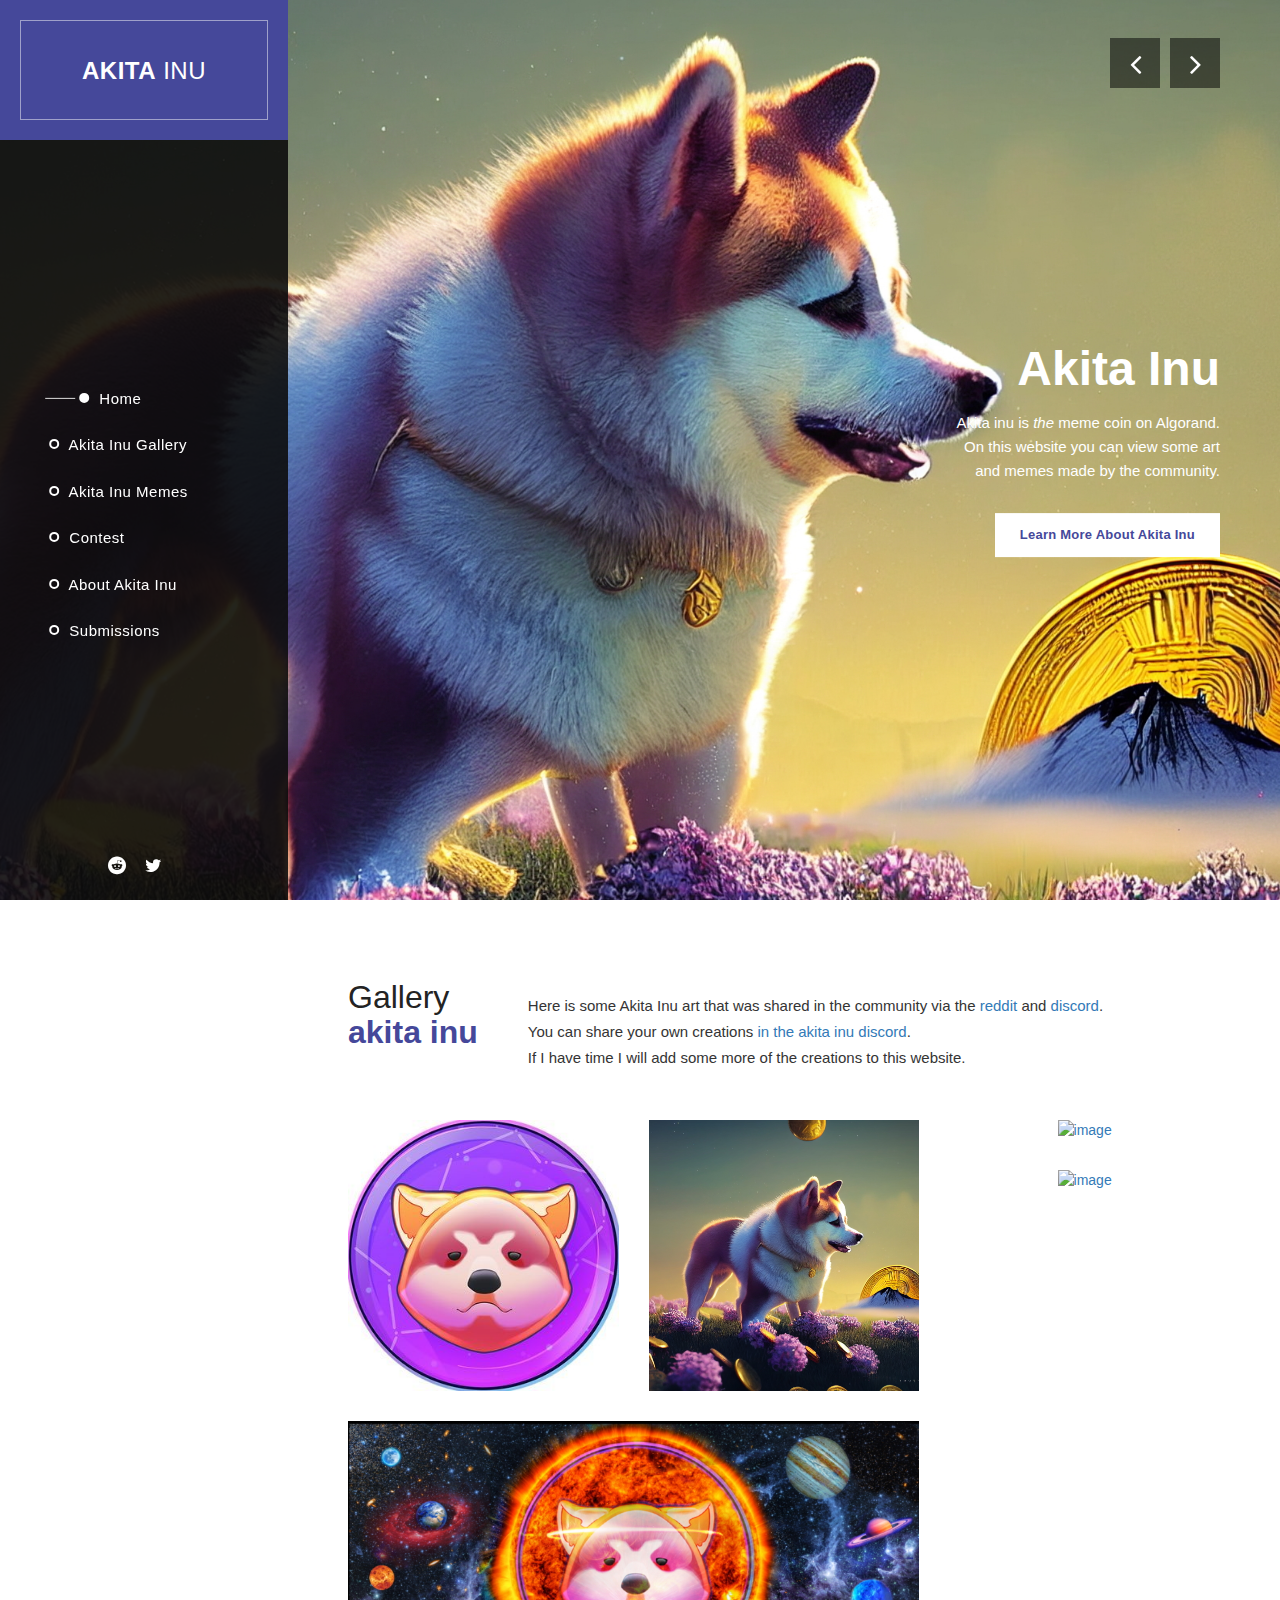
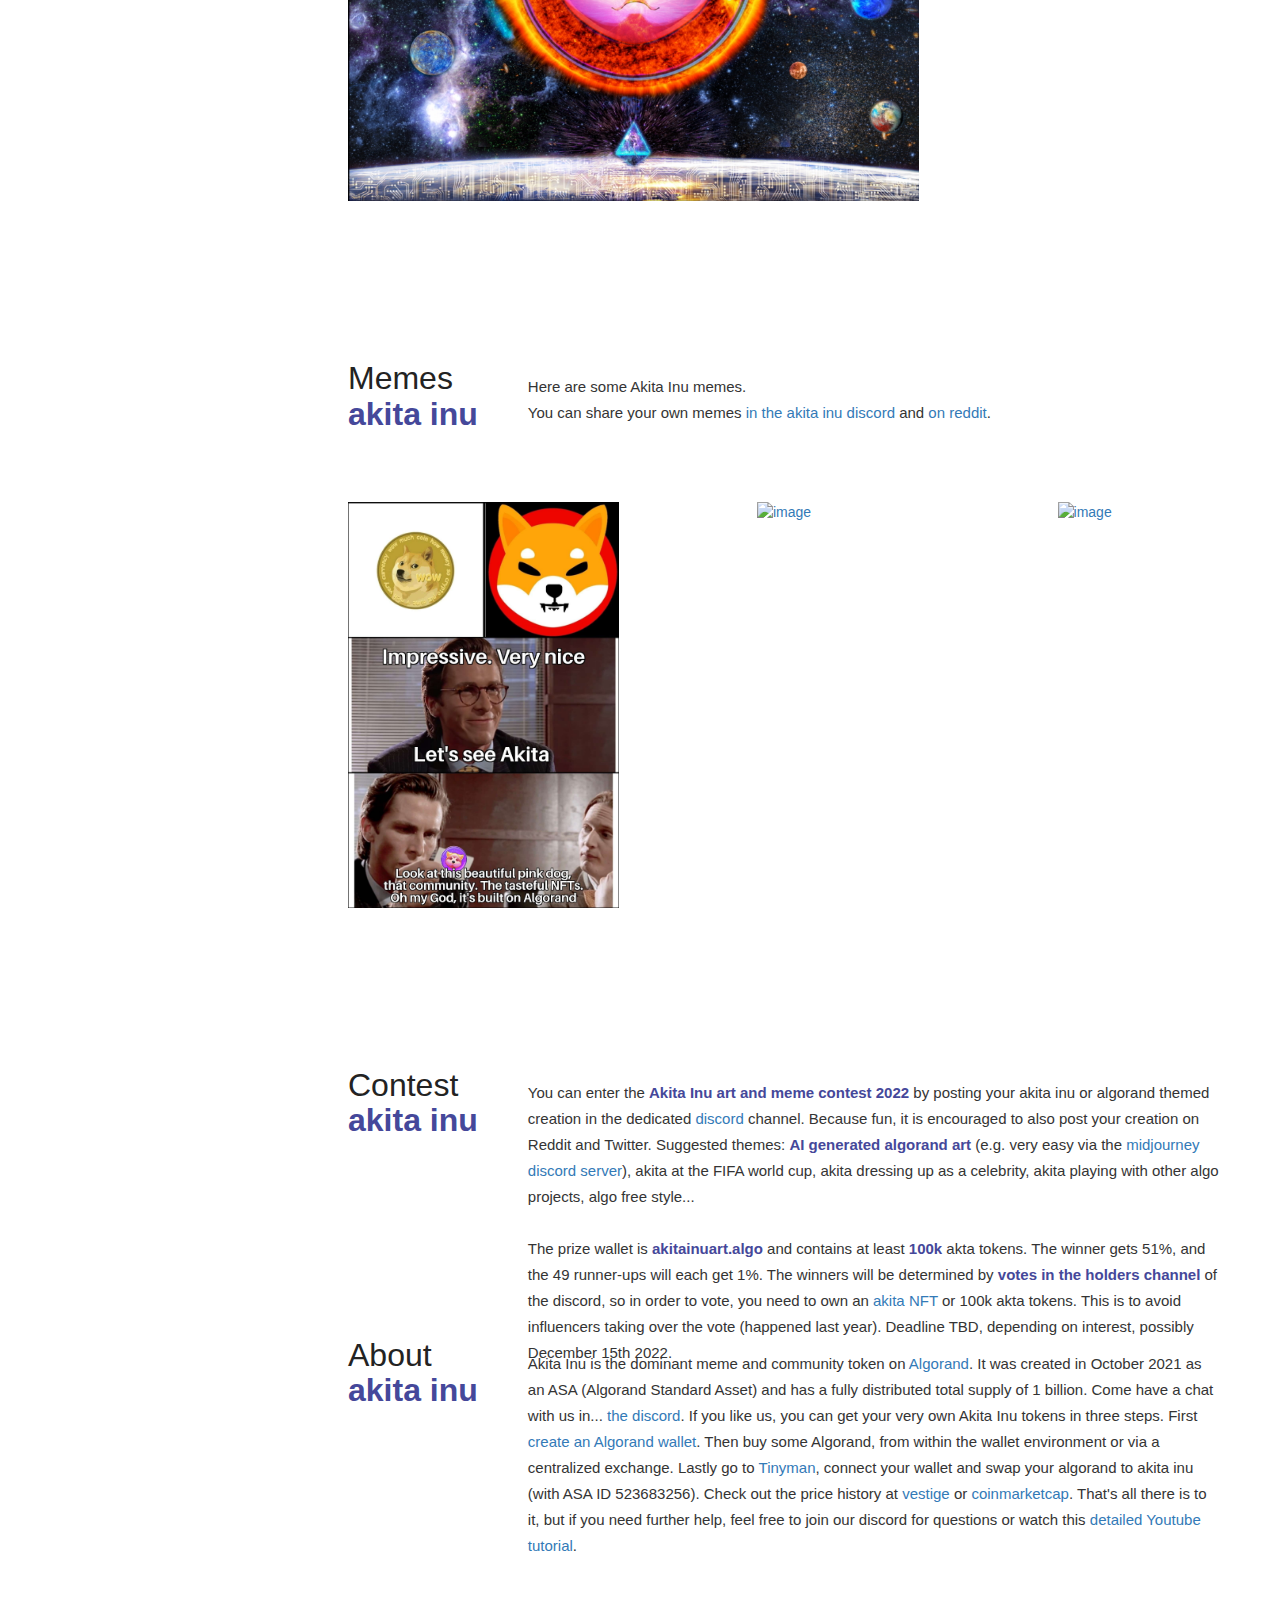
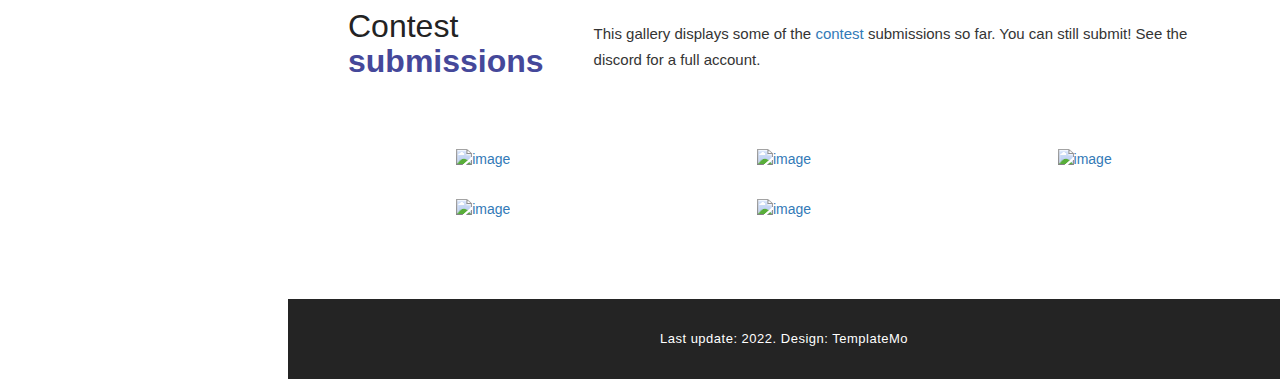
==== index.html @ e27e93e0 "typo + names" ====
<!DOCTYPE html>
<html>
    <head>
        <meta charset="utf-8">
        <meta http-equiv="X-UA-Compatible" content="IE=edge,chrome=1">
        <title>Akita Inu Art and Memes</title>
        
<!-- 

Sentra Template

https://templatemo.com/tm-518-sentra

-->
        <meta name="description" content="">
        <meta name="viewport" content="width=device-width, initial-scale=1">
        <link rel="apple-touch-icon" href="apple-touch-icon.png">

        <link rel="stylesheet" href="css/bootstrap.min.css">
        <link rel="stylesheet" href="css/bootstrap-theme.min.css">
        <link rel="stylesheet" href="css/fontAwesome.css">
        <link rel="stylesheet" href="css/light-box.css">
        <link rel="stylesheet" href="css/owl-carousel.css">
        <link rel="stylesheet" href="css/templatemo-style.css">




        <script src="js/vendor/modernizr-2.8.3-respond-1.4.2.min.js"></script>
    </head>

<body>



        <header class="nav-down responsive-nav hidden-lg hidden-md">
            <button type="button" id="nav-toggle" class="navbar-toggle" data-toggle="collapse" data-target="#main-nav">
                <span class="sr-only">Toggle navigation</span>
                <span class="icon-bar"></span>
                <span class="icon-bar"></span>
                <span class="icon-bar"></span>
            </button>
            <!--/.navbar-header-->
            <div id="main-nav" class="collapse navbar-collapse">
                <nav>
                    <ul class="nav navbar-nav">
                        <li><a href="#top">Home</a></li>
                        <li><a href="#projects">Gallery</a></li>
                        <li><a href="#projects2">Memes</a></li>
                        <li><a href="#projects3">Contest</a></li>
                        <li><a href="#projects4">About</a></li>
                        <li><a href="#projects5">Submissions</a></li>
                    </ul>
                </nav>
            </div>
        </header>

        <div class="sidebar-navigation hidde-sm hidden-xs">
            <div class="logo">
                <a href="#">Akita<em> Inu</em></a>
            </div>
            <nav>
                <ul>
                    <li>
                        <a href="#top">
                            <span class="rect"></span>
                            <span class="circle"></span>
                            Home
                        </a>
                    </li>
  
                    <li>
                        <a href="#projects">
                            <span class="rect"></span>
                            <span class="circle"></span>
                            Akita Inu Gallery
                        </a>
                    </li>

  		    <li>
                        <a href="#projects2">
                            <span class="rect"></span>
                            <span class="circle"></span>
                            Akita Inu Memes
                        </a>
                    </li>

  		    <li>
                        <a href="#projects3">
                            <span class="rect"></span>
                            <span class="circle"></span>
                            Contest
                        </a>
                    </li>

  		    <li>
                        <a href="#projects4">
                            <span class="rect"></span>
                            <span class="circle"></span>
                            About Akita Inu
                        </a>
                    </li>

  		    <li>
                        <a href="#projects5">
                            <span class="rect"></span>
                            <span class="circle"></span>
                            Submissions
                        </a>
                    </li>
                </ul>
            </nav>
            <ul class="social-icons">
                <li><a href="https://www.reddit.com/r/AkitaInuASA/"><i class="fa fa-reddit"></i></a></li>
                <li><a href="https://twitter.com/akitainuasa?s=21&t=ApKAHyUIL-ux7cYm403pgg"><i class="fa fa-twitter"></i></a></li>
                <li><a href="https://discord.gg/kJB3NX4qqj"><i class="fa fa-discord"></i></a></li>
            </ul>
        </div>

        <div class="slider">
            <div class="Modern-Slider content-section" id="top">
                <!-- Item -->
                <div class="item item-1">
                    <div class="img-fill">
                    <div class="image"></div>
                    <div class="info">
                        <div>
                          <h1>Akita Inu</h1>
                          <p>Akita inu is <em>the</em> meme coin on Algorand.<br>
                          	On this website you can view some art <br> 
				and memes made by the community. <br>
			</p>
                          <div class="white-button button">
                              <a href="#projects5">Learn more about akita inu</a>
                          </div>
                        </div>
                        </div>
                    </div>
                </div>
                <!-- // Item -->
                <!-- Item -->
                <div class="item item-2">
                    <div class="img-fill">
                        <div class="image"></div>
                        <div class="info">
                        <div>
                          <h1>Algorand <br> is a cool <br> blockchain</h1>
                          <p> It is superfast and energy efficient.
			</p>
                          
                          <div class="white-button button">
                              <a href="https://www.algorand.foundation/">Learn more about algorand</a>
                          </div>
                        </div>
                        </div>
                    </div>
                </div>
                <!-- // Item -->
                <!-- Item -->
                <div class="item item-3">
                    <div class="img-fill">
                        <div class="image"></div>
                        <div class="info">
                        <div>
                          <h1>Disclaimer </h1>
                          <p>Please note that this website is made <br> by an amateur fan and holder,<br> based on a free template. <br>
				In no way should this be construed <br> as an official website.</p>
         
                        </div>
                        </div>
                    </div>
                </div>
                <!-- // Item -->
            </div>
        </div>






        <div class="page-content">
           <section id="projects" class="content-section">
                <div class="section-heading">
                    <h1>Gallery <br><em> akita inu </em></h1>
                    <p> Here is some Akita Inu art that was shared in the community via the <a href="https://www.reddit.com/r/AkitaInuASA/">reddit</a> and <a href="https://discord.gg/kJB3NX4qqj">discord</a>. <br>
			You can share your own creations <a href="https://discord.gg/kJB3NX4qqj">in the akita inu discord</a>. <br>
			If I have time I will add some more of the creations to this website.
		</p>
                </div>
                <div class="section-content">
                    <div class="masonry">
                        <div class="row">
                            <div class="item">
                                <div class="col-md-4">
                                    <a href="img/gal1.jpg" data-lightbox="image", title="The OG logo"><img src="img/gal1.jpg" alt="image 1", title="The OG logo"></a>
                                </div>
                            </div>
                            <div class="item">
                                <div class="col-md-4">
                                    <a href="img/gal2.jpg" data-lightbox="image", title="By @charleshoskinson.algo"><img src="img/gal2.jpg" alt="image 2", title="By @charleshoskinson.algo"></a>
                                </div>
                            </div>
                            <div class="item">
                                <div class="col-md-4">
                                    <a href="https://pbs.twimg.com/media/FSiKKJJXEAAIZVE.jpg" data-lightbox="image", title="Communicated by @Mrbluesky"><img src="https://pbs.twimg.com/media/FSiKKJJXEAAIZVE.jpg" alt="image", title="Communicated by @Mrbluesky"></a>
                                </div>
                            </div>
                            <div class="item">
                                <div class="col-md-4">
                                    <a href="https://dart.ams3.cdn.digitaloceanspaces.com/nfts/62b8371041a6a721daec4065/62c4385441a6a721daf5c5f4.png" data-lightbox="image", title="By @cruciferous.algo"><img src="https://dart.ams3.cdn.digitaloceanspaces.com/nfts/62b8371041a6a721daec4065/62c4385441a6a721daf5c5f4.png" alt="image", title="By @cruciferous.algo"></a>
                                </div>
                            </div>
                            <div class="item">
                                <div class="col-md-8">
                                    <a href="https://cdn.discordapp.com/attachments/904883898943668348/915091640262197288/Akitaverse.jpg" data-lightbox="image", title="By @JamesC"><img src="img/gal5.jpg" alt="image", title="By @JamesC"></a>
                                </div>
                            </div>

                        </div>
                    </div>
                </div>            
            </section>


	   <section id="projects2" class="content-section">
                <div class="section-heading">
                    <h1>Memes <br><em> akita inu </em></h1>
                    <p> Here are some Akita Inu memes.		<br>
			You can share your own memes <a href="https://discord.gg/kJB3NX4qqj">in the akita inu discord</a> and <a href="https://www.reddit.com/r/AkitaInuASA/"> on reddit</a>. <br>
		</p>
                </div>
                <div class="section-content">
                    <div class="masonry">
                        <div class="row">

                            <div class="item">
                                <div class="col-md-4">
                                    <a href="img/meme1.jpg" data-lightbox="image"><img src="img/meme1.jpg" alt="image"></a>
                                </div>
                            </div>
                            <div class="item">
                                <div class="col-md-4">
                                    <a href="https://cdn.discordapp.com/attachments/905265667790475304/969035541901361152/5ss3u7.jpg" data-lightbox="image"><img src="https://cdn.discordapp.com/attachments/905265667790475304/969035541901361152/5ss3u7.jpg" alt="image"></a>
                                </div>
                            </div>

                            <div class="item">
                                <div class="col-md-4">
                                    <a href="https://cdn.discordapp.com/attachments/905265667790475304/1030090905677471784/IMG_4417.jpg" data-lightbox="image"><img src="https://cdn.discordapp.com/attachments/905265667790475304/1030090905677471784/IMG_4417.jpg" alt="image"></a>
                                </div>
                            </div>

                        </div>
                    </div>
                </div>            
            </section>

	   <section id="projects3" class="content-section">
                <div class="section-heading">
                    <h1>Contest <br><em> akita inu </em></h1>
                    <p> You can enter the <em> Akita Inu art and meme contest 2022 </em> by posting your akita inu or algorand themed creation in the dedicated <a href="https://discord.gg/kJB3NX4qqj">discord</a> channel.
			Because fun, it is encouraged to also post your creation on Reddit and Twitter.
			Suggested themes: <em>AI generated algorand art</em> (e.g. very easy via the <a href="https://discord.com/invite/midjourney"> midjourney discord server</a>), akita at the FIFA world cup, akita dressing up as a celebrity,
			akita playing with other algo projects, algo free style... 
			<br><br>
			The prize wallet is <a href="https://algoexplorer.io/address/UUKOFXBIDHHT36C2ULOD6F2EGQHF5ZPNJSDLWVOF73EFJT55BTE4EOG7IA"><em>akitainuart.algo</em></a> and contains at least <em>100k</em> akta tokens. The winner gets 51%, and the 49 runner-ups will each get 1%.
			The winners will be determined by <em>votes in the holders channel</em> of the discord, so in order to vote, you need to own an <a href="https://www.nftexplorer.app/collection/akita-kennel-club"> akita NFT</a> or 100k akta tokens.
			 This is to avoid influencers taking over the vote (happened last year). Deadline TBD, depending on interest, possibly December 15th 2022.
			<br><br>

			

			
		</p>
                </div>
     
            </section>



	   <section id="projects4" class="content-section">
                <div class="section-heading">
                    <h1>About <br><em> akita inu</em></h1>
                    <p> Akita Inu is the dominant meme and community token on <a href="https://www.algorand.foundation/">Algorand</a>.
			It was created in October 2021 as an ASA (Algorand Standard Asset) and has a fully distributed total supply of 1 billion. Come have a chat with us in... <a href="https://discord.gg/kJB3NX4qqj">the discord</a>.
			If you like us, you can get your very own Akita Inu tokens in three steps. First <a href="https://wallet.myalgo.com">  create an Algorand wallet</a>.
			Then buy some Algorand, from within the wallet environment or via a centralized exchange.
			Lastly go to <a href="https://app.tinyman.org/#/swap?asset_in=0&asset_out=523683256">Tinyman</a>, connect your wallet and swap your algorand to akita inu (with ASA ID 523683256).
			Check out the price history at <a href="https://vestige.fi/asset/523683256"> vestige </a> or <a href="https://coinmarketcap.com/currencies/akita-inu-akta/"> coinmarketcap</a>.
			That's all there is to it, but if you need further help, feel free to join our discord for questions or watch this <a href="https://www.youtube.com/watch?v=saVJVgUTO4g"> detailed Youtube tutorial</a>.
		</p>
                </div>         
            </section>

	   <section id="projects5" class="content-section">
                <div class="section-heading">
                    <h1>Contest <br><em> submissions </em></h1>
                    <p> This gallery displays some of the <a href="#projects3">contest</a> submissions so far. You can still submit! See the discord for a full account.	</p>
                </div>   
		 <div class="section-content">
                    <div class="masonry">
                        <div class="row">

                            <div class="item">
                                <div class="col-md-4">
                                    <a href="https://cdn.discordapp.com/attachments/1034140829943599184/1034144477130014883/DiamondDog.png" data-lightbox="image", title="By @Krby"><img src="https://cdn.discordapp.com/attachments/1034140829943599184/1034144477130014883/DiamondDog.png" alt="image", title="By @Krby"></a>
                                </div>
                            </div>
                            <div class="item">
                                <div class="col-md-4">
                                    <a href="https://cdn.discordapp.com/attachments/1034140829943599184/1034150252577566760/IMG_2833.png" data-lightbox="image", title="By @deathcruise 10"><img src="https://cdn.discordapp.com/attachments/1034140829943599184/1034150252577566760/IMG_2833.png" alt="image", title="By @deathcruise 10"></a>
                                </div>
                            </div>

                            <div class="item">
                                <div class="col-md-4">
                                    <a href="https://cdn.discordapp.com/attachments/1034140829943599184/1034211454871670804/Akita1.png" data-lightbox="image", title="By @SteveWil1"><img src="https://cdn.discordapp.com/attachments/1034140829943599184/1034211454871670804/Akita1.png" alt="image", title="By @SteveWil1"></a>
                                </div>
                            </div>

                            <div class="item">
                                <div class="col-md-4">
                                    <a href="https://cdn.discordapp.com/attachments/1034140829943599184/1034193946806583337/07590AC4-45C1-4091-B87F-3FD9536DDB52.jpg" data-lightbox="image", title="By @alexroy"><img src="https://cdn.discordapp.com/attachments/1034140829943599184/1034193946806583337/07590AC4-45C1-4091-B87F-3FD9536DDB52.jpg" alt="image", title="By @alexroy"></a>
                                </div>
                            </div>



                            <div class="item">
                                <div class="col-md-4">
                                    <a href="https://cdn.discordapp.com/attachments/1034140829943599184/1034157193022414949/Mematic_20211104_102845.jpg" data-lightbox="image", title="By @Mrbluesky"><img src="https://cdn.discordapp.com/attachments/1034140829943599184/1034157193022414949/Mematic_20211104_102845.jpg" alt="image", title="By @Mrbluesky"></a>
                                </div>
                            </div>
                        </div>
                    </div>
                </div> 

      
            </section>



            <section class="footer">
                <p>Last update: 2022. Design: TemplateMo</p>
            </section>
        </div>






    <script src="https://ajax.googleapis.com/ajax/libs/jquery/1.11.2/jquery.min.js"></script>
    <script>window.jQuery || document.write('<script src="js/vendor/jquery-1.11.2.min.js"><\/script>')</script>

    <script src="js/vendor/bootstrap.min.js"></script>
    
    <script src="js/plugins.js"></script>
    <script src="js/main.js"></script>

    <script>
        // Hide Header on on scroll down
        var didScroll;
        var lastScrollTop = 0;
        var delta = 5;
        var navbarHeight = $('header').outerHeight();

        $(window).scroll(function(event){
            didScroll = true;
        });

        setInterval(function() {
            if (didScroll) {
                hasScrolled();
                didScroll = false;
            }
        }, 250);

        function hasScrolled() {
            var st = $(this).scrollTop();
            
            // Make sure they scroll more than delta
            if(Math.abs(lastScrollTop - st) <= delta)
                return;
            
            // If they scrolled down and are past the navbar, add class .nav-up.
            // This is necessary so you never see what is "behind" the navbar.
            if (st > lastScrollTop && st > navbarHeight){
                // Scroll Down
                $('header').removeClass('nav-down').addClass('nav-up');
            } else {
                // Scroll Up
                if(st + $(window).height() < $(document).height()) {
                    $('header').removeClass('nav-up').addClass('nav-down');
                }
            }
            
            lastScrollTop = st;
        }
    </script>

    <script src="http://ajax.googleapis.com/ajax/libs/jquery/1.10.2/jquery.min.js" type="text/javascript"></script>

</body>
</html>
---- css/light-box.css ----
/* LIGHT BOX */

body:after {
  content: url(../img/close.png) url(../img/loading.gif) url(../img/prev.png) url(../img/next.png);
  display: none;
}

body.lb-disable-scrolling {
  overflow: hidden;
}

.lightboxOverlay {
  position: absolute;
  top: 0;
  left: 0;
  z-index: 99999;
  background-color: black;
  filter: progid:DXImageTransform.Microsoft.Alpha(Opacity=80);
  opacity: 0.8;
  display: none;
}

.lightbox {
  position: absolute;
  margin-top: 0%;
  left: 0;
  width: 100%;
  z-index: 100000;
  text-align: center;
  line-height: 0;
  font-weight: normal;
}

.lightbox .lb-image {
  display: block;
  height: auto;
  max-width: inherit;
  max-height: none;
  border-radius: 5px;

  /* Image border */
  border: 10px solid white;
}

.lightbox a img {
  border: none;
}

.lb-outerContainer {
  position: relative;
  *zoom: 1;
  width: 250px;
  height: 250px;
  margin: 0 auto;
  border-radius: 4px;

  /* Background color behind image.
     This is visible during transitions. */
  background-color: white;
}

.lb-outerContainer:after {
  content: "";
  display: table;
  clear: both;
}

.lb-loader {
  position: absolute;
  top: 43%;
  left: 0;
  height: 25%;
  width: 100%;
  text-align: center;
  line-height: 0;
}

.lb-cancel {
  display: block;
  width: 32px;
  height: 32px;
  margin: 0 auto;
  background: url(../img/loading.gif) no-repeat;
}

.lb-nav {
  position: absolute;
  top: 0;
  left: 0;
  height: 100%;
  width: 100%;
  z-index: 10;
}

.lb-container > .nav {
  left: 0;
}

.lb-nav a {
  outline: none;
  background-image: url('[data-uri]');
}

.lb-prev, .lb-next {
  height: 100%;
  cursor: pointer;
  display: block;
}

.lb-nav a.lb-prev {
  width: 34%;
  left: 0;
  float: left;
  background: url(../img/prev.png) left 48% no-repeat;
  filter: progid:DXImageTransform.Microsoft.Alpha(Opacity=0);
  opacity: 0;
  -webkit-transition: opacity 0.6s;
  -moz-transition: opacity 0.6s;
  -o-transition: opacity 0.6s;
  transition: opacity 0.6s;
}

.lb-nav a.lb-prev:hover {
  filter: progid:DXImageTransform.Microsoft.Alpha(Opacity=100);
  opacity: 1;
}

.lb-nav a.lb-next {
  width: 64%;
  right: 0;
  float: right;
  background: url(../img/next.png) right 48% no-repeat;
  filter: progid:DXImageTransform.Microsoft.Alpha(Opacity=0);
  opacity: 0;
  -webkit-transition: opacity 0.6s;
  -moz-transition: opacity 0.6s;
  -o-transition: opacity 0.6s;
  transition: opacity 0.6s;
}

.lb-nav a.lb-next:hover {
  filter: progid:DXImageTransform.Microsoft.Alpha(Opacity=100);
  opacity: 1;
}

.lb-dataContainer {
  margin: 0 auto;
  padding-top: 5px;
  *zoom: 1;
  width: 100%;
  -moz-border-radius-bottomleft: 4px;
  -webkit-border-bottom-left-radius: 4px;
  border-bottom-left-radius: 4px;
  -moz-border-radius-bottomright: 4px;
  -webkit-border-bottom-right-radius: 4px;
  border-bottom-right-radius: 4px;
}

.lb-dataContainer:after {
  content: "";
  display: table;
  clear: both;
}

.lb-data {
  padding: 0 4px;
  color: #ccc;
}

.lb-data .lb-details {
  width: 85%;
  float: left;
  text-align: left;
  line-height: 1.1em;
}

.lb-data .lb-caption {
  font-size: 13px;
  font-weight: bold;
  line-height: 1em;
}

.lb-data .lb-caption a {
  color: #4ae;
}

.lb-data .lb-number {
  margin-top: 15px;
  display: block;
  clear: left;
  padding-bottom: 1em;
  font-size: 13px;
  color: #999999;
}

.lb-data .lb-close {
  display: block;
  float: right;
  width: 30px;
  height: 30px;
  background: url(../img/close.png) top right no-repeat;
  text-align: right;
  outline: none;
  filter: progid:DXImageTransform.Microsoft.Alpha(Opacity=70);
  opacity: 0.7;
  -webkit-transition: opacity 0.2s;
  -moz-transition: opacity 0.2s;
  -o-transition: opacity 0.2s;
  transition: opacity 0.2s;
}

.lb-data .lb-close:hover {
  cursor: pointer;
  filter: progid:DXImageTransform.Microsoft.Alpha(Opacity=100);
  opacity: 1;
}
---- css/owl-carousel.css ----
/**
 * Owl Carousel v2.3.1
 * Copyright 2013-2018 David Deutsch
 * Licensed under: SEE LICENSE IN https://github.com/OwlCarousel2/OwlCarousel2/blob/master/LICENSE
 */
/*
 *  Owl Carousel - Core
 */
.owl-carousel {
  display: none;
  width: 100%;
  -webkit-tap-highlight-color: transparent;
  /* position relative and z-index fix webkit rendering fonts issue */
  position: relative;
  z-index: 1; }
  .owl-carousel .owl-stage {
    position: relative;
    -ms-touch-action: pan-Y;
    touch-action: manipulation;
    -moz-backface-visibility: hidden;
    /* fix firefox animation glitch */ }
  .owl-carousel .owl-stage:after {
    content: ".";
    display: block;
    clear: both;
    visibility: hidden;
    line-height: 0;
    height: 0; }
  .owl-carousel .owl-stage-outer {
    position: relative;
    overflow: hidden;
    /* fix for flashing background */
    -webkit-transform: translate3d(0px, 0px, 0px); }
  .owl-carousel .owl-wrapper,
  .owl-carousel .owl-item {
    -webkit-backface-visibility: hidden;
    -moz-backface-visibility: hidden;
    -ms-backface-visibility: hidden;
    -webkit-transform: translate3d(0, 0, 0);
    -moz-transform: translate3d(0, 0, 0);
    -ms-transform: translate3d(0, 0, 0); }
  .owl-carousel .owl-item {
    position: relative;
    min-height: 1px;
    float: left;
    -webkit-backface-visibility: hidden;
    -webkit-tap-highlight-color: transparent;
    -webkit-touch-callout: none; }
  .owl-carousel .owl-item img {
    display: block;
    width: 100%; }
  .owl-carousel .owl-nav.disabled,
  .owl-carousel .owl-dots.disabled {
    display: none; }
  .owl-carousel .owl-nav .owl-prev,
  .owl-carousel .owl-nav .owl-next,
  .owl-carousel .owl-dot {
    cursor: pointer;
    cursor: hand;
    -webkit-user-select: none;
    -khtml-user-select: none;
    -moz-user-select: none;
    -ms-user-select: none;
    user-select: none; }
  .owl-carousel .owl-nav button.owl-prev,
  .owl-carousel .owl-nav button.owl-next,
  .owl-carousel button.owl-dot {
    background: none;
    color: inherit;
    border: none;
    padding: 0 !important;
    font: inherit; }
  .owl-carousel.owl-loaded {
    display: block; }
  .owl-carousel.owl-loading {
    opacity: 0;
    display: block; }
  .owl-carousel.owl-hidden {
    opacity: 0; }
  .owl-carousel.owl-refresh .owl-item {
    visibility: hidden; }
  .owl-carousel.owl-drag .owl-item {
    -ms-touch-action: none;
        touch-action: none;
    -webkit-user-select: none;
    -moz-user-select: none;
    -ms-user-select: none;
    user-select: none; }
  .owl-carousel.owl-grab {
    cursor: move;
    cursor: grab; }
  .owl-carousel.owl-rtl {
    direction: rtl; }
  .owl-carousel.owl-rtl .owl-item {
    float: right; }

/* No Js */
.no-js .owl-carousel {
  display: block; }

/*
 *  Owl Carousel - Animate Plugin
 */
.owl-carousel .animated {
  animation-duration: 5000ms;
  animation-fill-mode: both; }

.owl-carousel .owl-animated-in {
  z-index: 0; }

.owl-carousel .owl-animated-out {
  z-index: 1; }

.owl-carousel .fadeOut {
  animation-name: fadeOut; }

@keyframes fadeOut {
  0% {
    opacity: 1; }
  100% {
    opacity: 0; } }

/*
 * 	Owl Carousel - Auto Height Plugin
 */
.owl-height {
  transition: height 5000ms ease-in-out; }

/*
 * 	Owl Carousel - Lazy Load Plugin
 */
.owl-carousel .owl-item .owl-lazy {
  opacity: 0;
  transition: opacity 5000ms ease; }

.owl-carousel .owl-item img.owl-lazy {
  transform-style: preserve-3d; }

/*
 * 	Owl Carousel - Video Plugin
 */
.owl-carousel .owl-video-wrapper {
  position: relative;
  height: 100%;
  background: #000; }

.owl-carousel .owl-video-play-icon {
  position: absolute;
  height: 80px;
  width: 80px;
  left: 50%;
  top: 50%;
  margin-left: -40px;
  margin-top: -40px;
  background: url("owl.video.play.png") no-repeat;
  cursor: pointer;
  z-index: 1;
  -webkit-backface-visibility: hidden;
  transition: transform 5000ms ease; }

.owl-carousel .owl-video-play-icon:hover {
  -ms-transform: scale(1.3, 1.3);
      transform: scale(1.3, 1.3); }

.owl-carousel .owl-video-playing .owl-video-tn,
.owl-carousel .owl-video-playing .owl-video-play-icon {
  display: none; }

.owl-carousel .owl-video-tn {
  opacity: 0;
  height: 100%;
  background-position: center center;
  background-repeat: no-repeat;
  background-size: contain;
  transition: opacity 5000ms ease; }

.owl-carousel .owl-video-frame {
  position: relative;
  z-index: 1;
  height: 100%;
  width: 100%; }
---- css/templatemo-style.css ----
/* 

Sentra Template

https://templatemo.com/tm-518-sentra

*/

body {
  font-family: 'Open Sans', sans-serif;
}

p {
  font-size: 13px;
  color: #7a7a7a;
  line-height: 24px;
}

.page-content {
  width: 77.5%;
  float: right;
}

.content-section {
  padding-top: 80px;
  position: relative;
  width: 100%;
  display: inline-block;
  height: auto;
  left: 50%;
  text-align: center;
  -webkit-transform: translateX(-50%);
  -moz-transform: translateX(-50%);
  -ms-transform: translateX(-50%);
  -o-transform: translateX(-50%);
  transform: translateX(-50%);
}

.section-heading {
  text-align: left;
  position: relative;
  margin-bottom: 60px;
}

.section-heading h1 {
  margin-top: 0px;
  font-size: 32px;
  color: #232323;
  display: inline-block;
  margin-right: 50px;
}

.section-heading em {
  font-style: normal;
  font-weight: 700;
  color: #45489a;
}

.section-heading p {
  display: inline-block;
  font-size: 15px;
  line-height: 26px;
  color: #343434;
  position: absolute;
  top: 12.5px;
}

.white-button a {
  font-size: 13px;
  font-weight: 600;
  color: #45489a;
  text-transform: capitalize;
  background-color: #fff;
  display: inline-block;
  height: 44px;
  line-height: 44px;
  padding: 0px 25px;
  letter-spacing: 0.25px;
  text-decoration: none;
  transition: all 0.3s;
}

.white-button a:hover {
  background-color: #45489a;
  color: #fff;
}

.accent-button a {
  font-size: 13px;
  font-weight: 600;
  color: #fff;
  text-transform: capitalize;
  background-color: #45489a;
  display: inline-block;
  height: 44px;
  line-height: 44px;
  padding: 0px 25px;
  letter-spacing: 0.25px;
  text-decoration: none;
  transition: all 0.3s;
}

.accent-button a:hover {
  background-color: #fff;
  color: #45489a;
}

header {
    position: fixed;
    top: 0;
    transition: top 0.3s ease-in-out;
    width: 100%;
}

.nav-up {
    top: -75px;
}

/* Responsive Navigation */

.responsive-nav {
  position: fixed;
  z-index: 10;
  width: 100%;
  height: 80px;
  background-color: rgba(250,250,250,.95);
  box-shadow: 0px 5px 15px rgba(0,0,0,0.2);
}

.navbar-toggle {
  position: absolute;
  top: 40%;
  left: 50%;
  display: inline-block;
  -webkit-transform: translateX(-50%) translateY(-50%);
  -moz-transform: translateX(-50%) translateY(-50%);
  -ms-transform: translateX(-50%) translateY(-50%);
  -o-transform: translateX(-50%) translateY(-50%);
  transform: translateX(-50%) translateY(-50%);
}

.navbar-nav {
  margin: 0;
  border: none;
}

#main-nav ul {
  text-align: center;
  background-color: rgba(0,0,0,0.9);
  margin-top: 59px;
  width: 100%;
}
#main-nav ul li {
  margin: 15px 0px;
}
#main-nav ul li:hover {
  background-color: transparent;
}
#main-nav ul li a {
  font-size: 15px;
  text-transform: capitalize;
  color: #fff;
  box-shadow: none;
  border: none;
}

#main-nav ul li a:hover {
  opacity: 0.5;
  background-color: transparent;
}

.navbar-toggle span {
  background-color: #232323;
}


/* Sidebar Style */

.sidebar-navigation {
  width: 22.5%;
  float: left;
  height: 100%;
  position: fixed;
  background-color: rgba(12,12,12,0.9);
  z-index: 10;
}

.sidebar-navigation .logo {
  position: absolute;
  width: 100%;
  height: 140px;
  line-height: 100px;
  background-color: #45489a;
  padding: 20px;
  text-align: center;
}

.sidebar-navigation .logo a {
  text-decoration: none;
  color: #fff;
  font-size: 24px;
  font-weight: 700;
  text-transform: uppercase;
  letter-spacing: 0.5px;
  height: 100px;
  width: 100%;
  display: inline-block;
  border: 1px solid rgba(250,250,250,0.5);
}

.sidebar-navigation .logo em {
  font-style: normal;
  font-weight: 300;
}

.sidebar-navigation nav {
  position: relative;
  top: 60%;
  left: 60%;
  -webkit-transform: translateX(-60%) translateY(-60%);
  -moz-transform: translateX(-60%) translateY(-60%);
  -ms-transform: translateX(-60%) translateY(-60%);
  -o-transform: translateX(-60%) translateY(-60%);
  transform: translateX(-60%) translateY(-60%);
}

.sidebar-navigation ul {
  margin-left: 45px;
  list-style: none;
  padding: 0;
}
.sidebar-navigation li{
  padding: 10px 0;
}
.sidebar-navigation span{
  display: inline-block;
  position:relative;
}
.sidebar-navigation nav a{
  display: inline-block;
  color: #fff;
  margin-top: 5px;
  text-decoration: none!important;
  font-size: 15px;
  letter-spacing: 0.5px;
  text-transform: capitalize;
}
.circle{
  margin-right: 5px;
  height: 10px;
  width: 10px;
  left: 0px;
  top: -1px;
  border-radius: 50%;
  background-color: transparent;
  border: 2px solid #fff;
  transition: all 0.3s;
}
.rect{
  height: 1px;
  width: 0px;
  left: 0;
  bottom: 5.5px;
  background-color: #fff;
  -webkit-transition: -webkit-transform 0.1s, width 0.6s;
  -moz-transition: -webkit-transform 0.1s, width 0.6s;
  transition: transform 0.1s, width 0.6s;
}
.sidebar-navigation nav a:focus {
  color: #fff;
}
.sidebar-navigation nav a:hover, nav .active-section {
  color: #fff;
}
.sidebar-navigation nav a:hover span, nav .active-section span{
  background-color: #ddd;
}
.sidebar-navigation nav .active-section .rect{
  width: 30px;
}
.sidebar-navigation nav .active-section .circle{
  background-color: #fff;
}

.sidebar-navigation .social-icons {
  position: absolute;
  width: 100%;  
  bottom: 10px;
  padding: 0;
  margin: 0;
  text-align: center;
}

.sidebar-navigation .social-icons li {
  display: inline-block;
  margin-right: 15px;
  margin-top: 0px;
  margin-bottom: 0px;
}
.sidebar-navigation .social-icons li:last-child {
  margin-right: 0px;
}

.sidebar-navigation .social-icons li a {
  font-size: 18px;
  color: #fff;
  transition: all 0.5s;
}

.sidebar-navigation .social-icons li a:hover {
  color: #45489a;
}


/* Slider Style */

.slider .content-section {
  padding-top: 0px;
  min-width: 100%;
  min-height: 100vh;
  width: 100%;
  height: 100vh;
  text-align: center;
}

.slider p a {
	color: #FFF;
}
.slider p a:hover {
	color: #FF0;
	text-decoration: none;
}

.Modern-Slider .info {
  text-align: right;
  position: absolute;
  z-index: 10;
  top: 50%;
  right: 60px;
  -webkit-transform: translateY(-50%);
  -moz-transform: translateY(-50%);
  -ms-transform: translateY(-50%);
  -o-transform: translateY(-50%);
  transform: translateY(-50%);
  display: inline-block;
}

.Modern-Slider .info h1 {
  margin-top: 0px;
  margin-bottom: 15px;
  font-size: 48px;
  color: #fff;
  font-weight: 700;
 /*  text-shadow: -0.5px 0 black, 0 0.5px black, 0.5px 0 black, 0 -0.5px black; */
}

.Modern-Slider .info p {
  font-size: 15px;
  color: #fff;
  /* text-shadow: -0.5px 0 black, 0 0.5px black, 0.5px 0 black, 0 -0.5px black; */
}

.Modern-Slider .info .white-button {
  margin-top: 30px;
}

.Modern-Slider .info .white-button a:focus {
  outline: none;
}

.Modern-Slider .slick-dots {
  opacity: 0;
}

.Modern-Slider .NextArrow{
  outline: none;
  display: none;
  position:absolute;
  top:60px;
  right:60px;
  width:50px;
  height:50px;
  background:rgba(0,0,0,.50);
  border:0 none;
  margin-top:-22.5px;
  text-align:center;
  font:32px/50px FontAwesome;
  color:#FFF;
  z-index:5;
}

.Modern-Slider .NextArrow:before{content:'\f105';}

.Modern-Slider .PrevArrow{
  outline: none;
  position:absolute;
  top:60px;
  right: 120px;
  width:50px;
  height:50px;
  background:rgba(0,0,0,.50);
  border:0 none;
  margin-top:-22.5px;
  text-align:center;
  font:32px/50px FontAwesome;
  color:#FFF;
  z-index:5;
}

.Modern-Slider .item .image {
  width: 100%;
  height: 100vh;
  background-position: center center;
  background-size: cover;
  display: block;
}

.Modern-Slider .item-1 .image {
  background-image: url(../img/slide_1.jpg);
}

.Modern-Slider .item-2 .image {
  background-image: url(../img/slide_1.jpg);
}

.Modern-Slider .item-3 .image {
  background-image: url(../img/slide_1.jpg);
}

.Modern-Slider .item-4 .image {
  background-image: url(../img/slide_1.jpg);
}

.Modern-Slider .PrevArrow:before{content:'\f104';}

.Modern-Slider .item .image {
  animation: zoomin 12s ease-in-out infinite alternate;
  -webkit-animation: zoomin 12s ease-in-out infinite alternate;
}

@keyframes zoomin {
    0% {-webkit-transform: scale(1);}
    100% {-webkit-transform: scale(1.2);}
}

.Modern-Slider {background:transparent;}

/* ==== Slick Slider Css Ruls === */
.slick-slider{position:relative;display:block;-webkit-user-select:none;-moz-user-select:none;-ms-user-select:none;user-select:none;-webkit-touch-callout:none;-khtml-user-select:none;-ms-touch-action:pan-y;touch-action:pan-y;-webkit-tap-highlight-color:transparent}
.slick-list{position:relative;display:block;overflow:hidden;margin:0;padding:0}
.slick-list:focus{outline:none}.slick-list.dragging{cursor:hand}
.slick-slider .slick-track,.slick-slider .slick-list{-webkit-transform:translate3d(0,0,0);-ms-transform:translate3d(0,0,0);transform:translate3d(0,0,0)}
.slick-track{position:relative;top:0;left:0;display:block}
.slick-track:before,.slick-track:after{display:table;content:''}.slick-track:after{clear:both}
.slick-loading .slick-track{visibility:hidden}
.slick-slide{display:none;float:left /* If RTL Make This Right */ ;height:100%;min-height:1px}
.slick-slide.dragging img{pointer-events:none}
.slick-initialized .slick-slide{display:block}
.slick-loading .slick-slide{visibility:hidden}
.slick-vertical .slick-slide{display:block;height:auto;border:1px solid transparent}


/* Featured Style */

#featured {
  padding-left: 60px;
  padding-right: 60px;
  padding-bottom: 80px;
  border-bottom: 1px solid #eee;
}

#featured .section-heading {
  margin-right: 20%;
}

#featured .content-section {
  display: inline-block;
  position: relative;
}

#featured .owl-dots {
  margin-top: 40px;
}

#featured .owl-dots .owl-dot span  {
  width: 12px;
  height: 12px;
  background-color: #cdcdcd!important;
  display: inline-block;
  border-radius: 50%;
  margin: 0 3px;
}

#featured .owl-dots .active span {
  background-color: #45489a!important;
}

#featured .owl-dots button {
  outline: none;
}

#featured .owl-nav {
  position: absolute;
  display: inline-block;
  top: -110px;
  right: 0;
}

#featured .owl-nav button:focus {
  outline: none;
}

#featured .owl-nav .owl-prev span {
  margin-right: 10px;
}

#featured .owl-nav .owl-next span, #featured .owl-nav .owl-prev span {
  outline: none;
  width: 50px;
  height: 50px;
  display: inline-block;
  text-align: center;
  line-height: 42px;
  background-color: #eee;
  color: #232323;
  font-size: 42px;
  transition: all 0.5s;
}

#featured .owl-nav span:hover {
  background-color: #45489a;
  color: #fff;
}

#featured .item {
  text-align: left;
  position: relative;
  z-index: 10;
}

#featured .item .image {
  position: relative;
}

#featured .item .image img {
  width: 100%;
  overflow: hidden;
}

#featured .item .image .featured-button a {
  font-size: 13px;
  font-weight: 600;
  color: #fff;
  text-align: center;
  text-transform: capitalize;
  background-color: rgba(69,72,154, 0.9);
  display: inline-block;
  height: 44px;
  line-height: 44px;
  width: 100%;
  letter-spacing: 0.25px;
  text-decoration: none;
  transition: all 0.5s;
  position: absolute;
  z-index: 9;
  bottom: -44px;
  opacity: 0;
}

#featured .item:hover .featured-button a {
  bottom: 0;
  opacity: 1;
}

#featured .item .text-content {
  padding-top: 20px;
  background-color: #fff;
  position: relative;
  z-index: 10;
}

#featured .item .text-content h4 {
  margin-top: 0px;
  margin-bottom: 5px;
  font-size: 21px;
  font-weight: 600;
  color: #232323;
  letter-spacing: 0.5px;
}

#featured .item .text-content span {
  display: inline-block;
  font-size: 15px;
  font-weight: 600;
  color: #7a7a7a;
  letter-spacing: 0.5px;
  margin-bottom: 12.5px;
}



/* Projects Style */

#projects {
  padding-left: 60px;
  padding-right: 60px;
  padding-bottom: 50px;
}

#projects .masonry {
  position: relative;
  width: 100%;
}

#projects .masonry .item img {
  transition: all 1s;
  width: 100%;
  overflow: hidden;
  margin-bottom: 30px;
}

#projects .masonry .item img:hover {
  opacity: 0.5;
}



/* Projects2 Style */

#projects2 {
  padding-left: 60px;
  padding-right: 60px;
  padding-bottom: 50px;
}

#projects2 .masonry {
  position: relative;
  width: 100%;
}

#projects2 .masonry .item img {
  transition: all 1s;
  width: 100%;
  overflow: hidden;
  margin-bottom: 30px;
}

#projects2 .masonry .item img:hover {
  opacity: 0.5;
}




/* Projects3 Style */

#projects3 {
  padding-left: 60px;
  padding-right: 60px;
  padding-bottom: 50px;
}

#projects3 .masonry {
  position: relative;
  width: 100%;
}

#projects3 .masonry .item img {
  transition: all 1s;
  width: 100%;
  overflow: hidden;
  margin-bottom: 30px;
}

#projects3 .masonry .item img:hover {
  opacity: 0.5;
}




/* Projects4 Style */

#projects4 {
  padding-left: 60px;
  padding-right: 60px;
  padding-bottom: 50px;
}

#projects4 .masonry {
  position: relative;
  width: 100%;
}

#projects4 .masonry .item img {
  transition: all 1s;
  width: 100%;
  overflow: hidden;
  margin-bottom: 30px;
}

#projects4 .masonry .item img:hover {
  opacity: 0.5;
}






/* Projects5 Style */

#projects5 {
  padding-left: 60px;
  padding-right: 60px;
  padding-bottom: 50px;
}

#projects5 .masonry {
  position: relative;
  width: 100%;
}

#projects5 .masonry .item img {
  transition: all 1s;
  width: 100%;
  overflow: hidden;
  margin-bottom: 30px;
}

#projects5 .masonry .item img:hover {
  opacity: 0.5;
}







/* Video Presentation Style */

#video {
  text-align: center;
  background-color: #f4f4f4;
  padding: 100px 60px;
}

#video .section-heading {
  margin-bottom: 30px;
  text-align: center;
}

#video .section-heading h1 {
  display: block;
  margin: 0px;
}

#video .section-heading p {
  position: relative;
  margin: 0px;
}

#video .accent-button {
  margin-top: 30px;
}

.box-video{
  width: 100%;
  position: relative;
  margin-top: 30px;
  cursor: pointer;
  overflow: hidden;
}

.box-video .bg-video{
  position: absolute;
  top: 0;
  left: 0;
  width: 100%;
  height: 100%;
  background-repeat: no-repeat;
  background-position: center;
  background-size: cover;
  z-index: 2;
}

.box-video .video-container{
  position: relative;
  margin: 0;
  z-index: 1;
}

.box-video .bt-play {
  position: absolute;
  top:50%;
  left:50%;
  margin:-30px 0 0 -30px;
  display: inline-block;
  width: 60px;
  height: 60px;
  background:#fff;
  border-radius: 50%;
  text-indent: -999em;
  cursor: pointer;
  z-index:2;
  -webkit-transition: all .3s ease-out;
  transition: all .3s ease-out;
}
.box-video .bt-play:after {
  content: '';
  position: absolute;
  left: 50%;
  top: 50%;
  height: 0;
  width: 0;
  margin: -12px 0 0 -6px;
  border: solid transparent;
  border-left-color: #000;
  border-width: 12px 20px;
  -webkit-transition: all .3s ease-out;
  transition: all .3s ease-out;
}
.box-video:hover .bt-play {
  transform: scale(1.1);
}

.box-video.open .bg-video{
  visibility: hidden;
  opacity: 0;
  -webkit-transition: all .6s .8s;
  transition: all .6s .8s;  
}
.box-video.open .video-container{
  opacity: 1;
  -webkit-transition: all .6s .8s;
  transition: all .6s .8s;
}




/* Blog Style */

#blog {
  padding-left: 60px;
  padding-right: 60px;
  padding-bottom: 80px;
}

#blog .tabs {
  list-style: none;
  margin: 0px;
  padding: 0px;
  height: 90px;
  width: 100%;
  background-color: #eee;
  border-bottom: 10px solid #45489a;
}

#blog .tabs li {
  display: inline-block;
  text-align: center;
  width: 25%;
  float: left;
  margin: 0;
  padding: 0;
}

#blog .tabs a {
  display: block;
  text-align: center;
  text-decoration: none;
  text-transform: capitalize;
  letter-spacing: 0.5px;
  color: #232323;
  font-size: 19px;
  line-height: 80px;
  font-weight: 600;
  transition: 0.5s;
}

#blog .tabs a:hover {
  color: #45489a;
}


#blog .tabs .active:hover {
  color: #fff;
}

#blog .tabs .active {
  background-color: #45489a;
  color: #fff;
}

.tabgroup {
  background-color: #f4f4f4;
  padding: 20px 30px;
}

.clearfix:after {
  content:"";
  display:table;
  clear:both;
}

#blog .tabgroup ul {
  padding: 0;
  margin: 0;
  list-style: none;
}

#blog .tabgroup ul li {
  display: inline-block;
  text-align: left;
  margin-bottom: 10px;
  padding-bottom: 20px;
  border-bottom: 1px solid #ddd;
}

#blog .tabgroup ul li:last-child {
  border-bottom: none;
  margin-bottom: 0px;
  padding-bottom: 10px;
}

#blog .tabgroup ul li img {
  float: left;
  margin-right: 30px;
  max-width: 100%;
  overflow: hidden;
}
#blog .tabgroup ul li .text-content {
  display: inline;
}

#blog .item .text-content h4 {
  padding-top: 7.5px;
  margin-top: 0px;
  margin-bottom: 5px;
  font-size: 21px;
  font-weight: 600;
  color: #232323;
  letter-spacing: 0.5px;
}

#blog .item .text-content span {
  display: inline-block;
  font-size: 15px;
  font-weight: 600;
  color: #7a7a7a;
  letter-spacing: 0.5px;
  margin-bottom: 15px;
}

#blog .item .text-content .accent-button {
  margin-top: 25px;
}




/* Contact Style */

#contact {
  padding-top: 0px;
}

#contact-content {
  padding: 80px 60px;
}

#contact input {
  border-radius: 0px;
  padding-left: 15px;
  font-size: 13px;
  color: #aaa;
  background-color: #f4f4f4;
  border: 1px solid #eee;
  outline: none;
  box-shadow: none;
  line-height: 40px;
  height: 40px;
  width: 100%;
  margin-bottom: 25px;
}

#contact textarea {
  border-radius: 0px;
  padding-left: 15px;
  padding-top: 10px;
  font-size: 13px;
  color: #aaa;
  background-color: #f4f4f4;
  border: 1px solid #eee;
  outline: none;
  box-shadow: none;
  height: 200px;
  max-height: 250px;
  width: 100%;
  max-width: 100%;
  margin-bottom: 25px;
}

#contact button {
  font-size: 13px;
  border-radius: 0px;
  font-weight: 600;
  color: #fff;
  text-transform: capitalize;
  background-color: #45489a;
  display: inline-block;
  height: 44px;
  line-height: 24px;
  outline: none;
  box-shadow: none;
  width: 100%;
  letter-spacing: 0.25px;
  text-decoration: none;
  transition: all 0.3s;
}

#contact button:hover {
  color: #232323;
  background-color: #f4f4f4;
}



/* Footer Style */

.footer {
  background-color: rgba(12,12,12,0.9);
  height: 80px;
  line-height: 80px;
  display: inline-block;
  text-align: center;
  width: 100%;
}

.footer p {
  margin-bottom: 0px;
  font-size: 13px;
  line-height: 80px;
  color: #fff;
  letter-spacing: 0.5px;
  font-weight: 300;
}

.footer p a {
  text-decoration: none;
  color: #fff;
  font-weight: 600;
}



/* Responsive Style */

@media (max-width: 992px) {

  .responsive-nav {
    display: none;
  }

  .sidebar-navigation .logo a {
    font-size: 18px;
  }

  .sidebar-navigation nav a {
    font-size: 13px;
  }

  .sidebar-navigation nav ul {
    margin-left: 30px;
  }

  .sidebar-navigation .social-icons li a {
    font-size: 15px;
  }

}


@media (max-width: 767px) {

  .responsive-nav {
    display: block;
    height: 60px;
  }

  .page-content {
    width: 100%;
  }

  .Modern-Slider .info {
    text-align: center;
    right: 0px;
    padding: 0px 30px;
  }

  .Modern-Slider .NextArrow{
    outline: none;
    display: none;
    position:absolute;
    top:120px;
    right: 50%;
    transform: translateX(50%);
    margin-right: -30px;
    width:50px;
    height:50px;
    background:rgba(0,0,0,.50);
    border:0 none;
    text-align:center;
    font:32px/50px FontAwesome;
    color:#FFF;
    z-index:5;
  }

  .Modern-Slider .NextArrow:before{content:'\f105';}

  .Modern-Slider .PrevArrow{
    outline: none;
    position:absolute;
    top:120px;
    left: 50%;
    transform: translateX(-50%);
    margin-left: -30px;
    width:50px;
    height:50px;
    background:rgba(0,0,0,.50);
    border:0 none;
    text-align:center;
    font:32px/50px FontAwesome;
    color:#FFF;
    z-index:5;
  }

  

}

@media (max-width: 690px) {

  .section-heading p {
    position: relative;
  }

  #featured {
    padding-left: 15px;
    padding-right: 15px;
  }

  #featured .owl-nav {
    position: absolute;
    display: inline-block;
    top: -220px;
    right: 0;
  }

  #projects {
    padding-left: 15px;
    padding-right: 15px;
  }

  #video {
    padding-left: 15px;
    padding-right: 15px;
  }

  #blog {
    padding-left: 15px;
    padding-right: 15px;
  }

  #blog .tabs a {
    font-size: 13px;
  }

  #blog .tabgroup ul li img {
    float: none;
    width: 100%;
    margin-bottom: 15px;
  }
  #blog .tabgroup ul li .text-content {
    display: block;
  }

  #contact-content {
    padding-left: 15px;
    padding-right: 15px;
  }

}
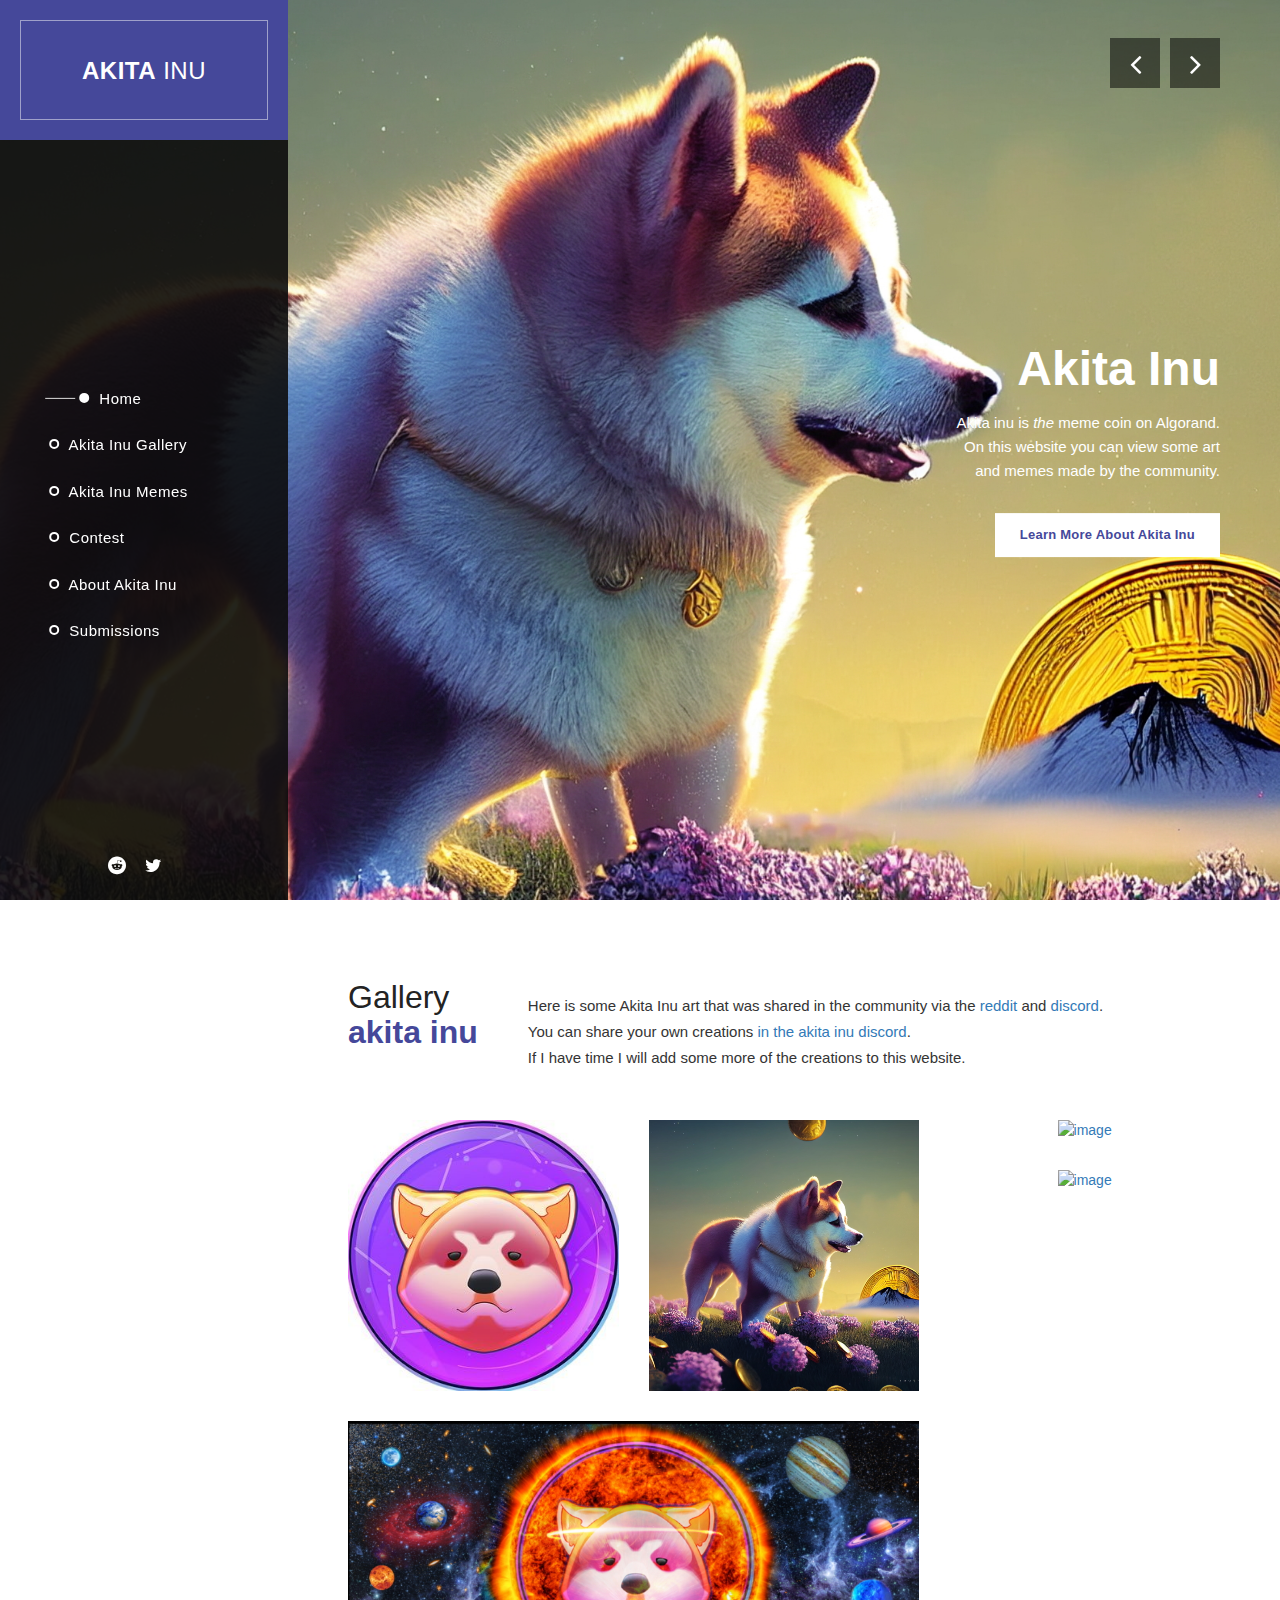
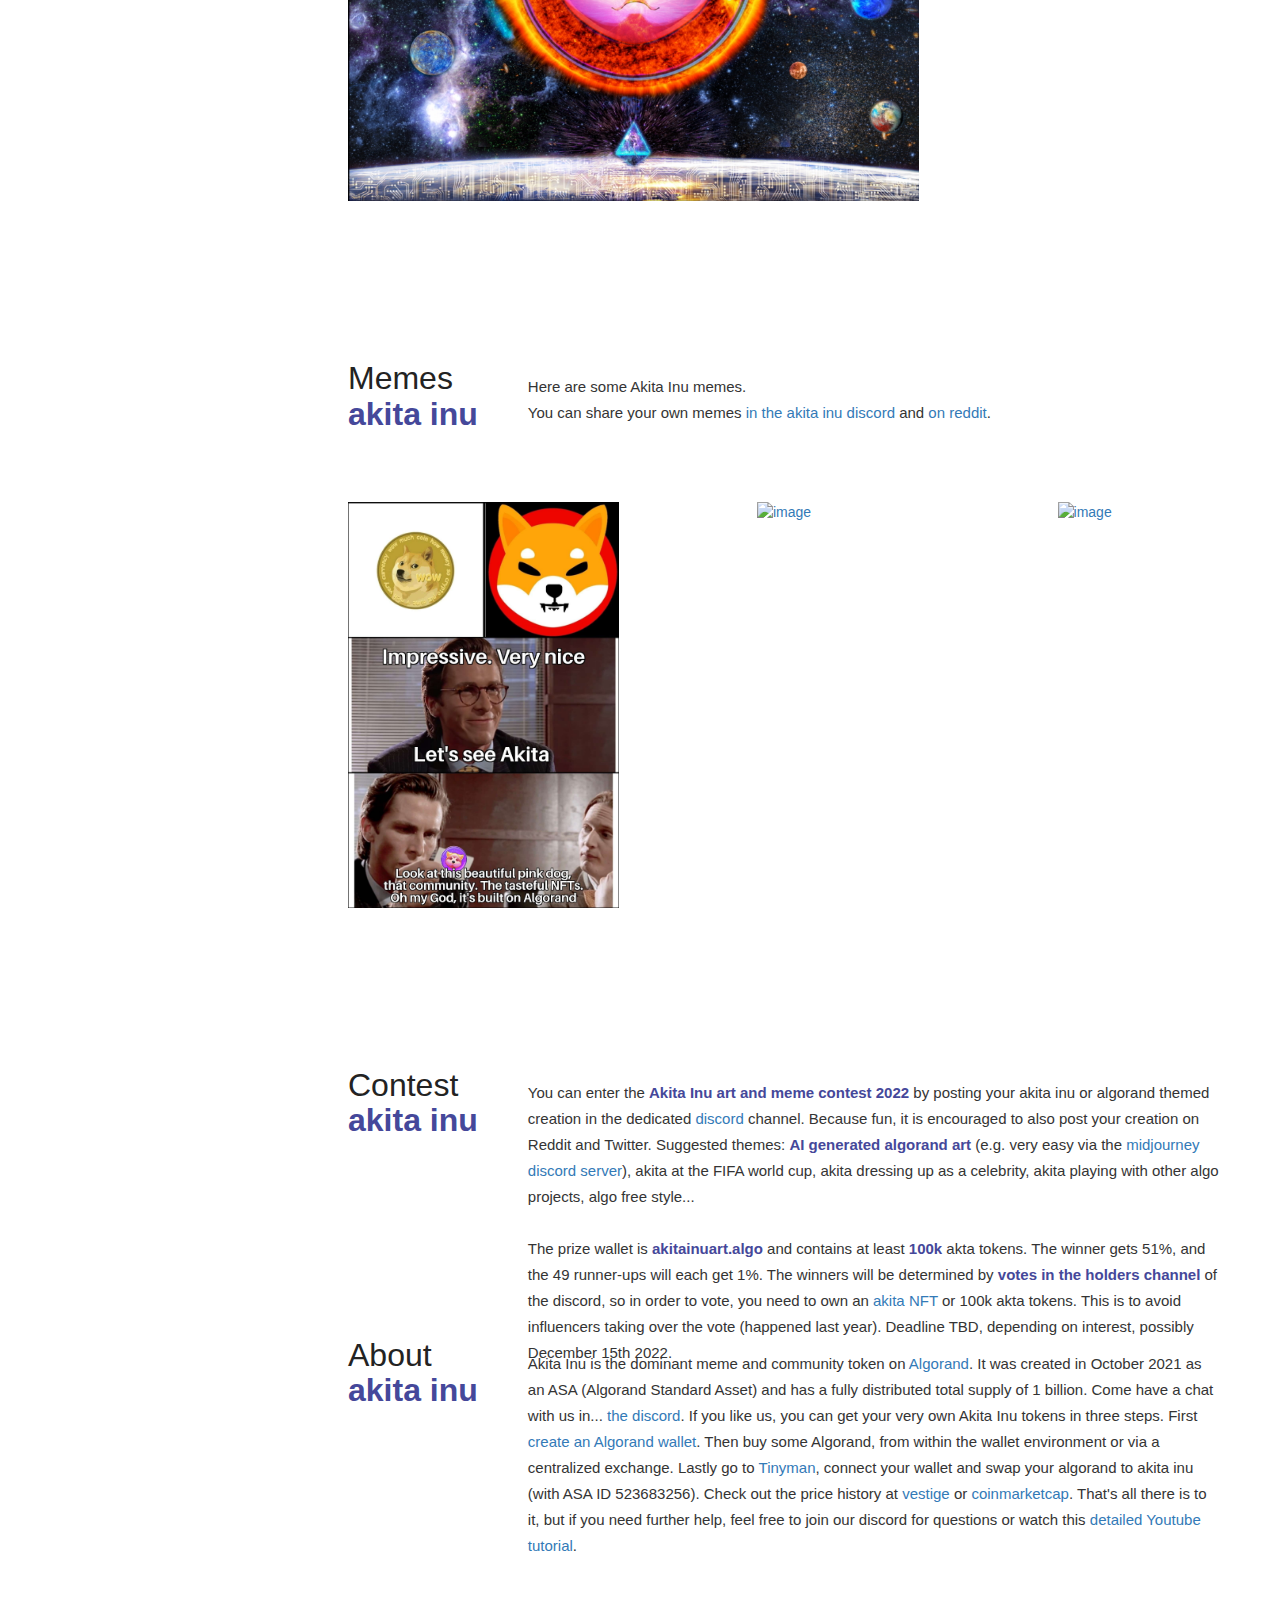
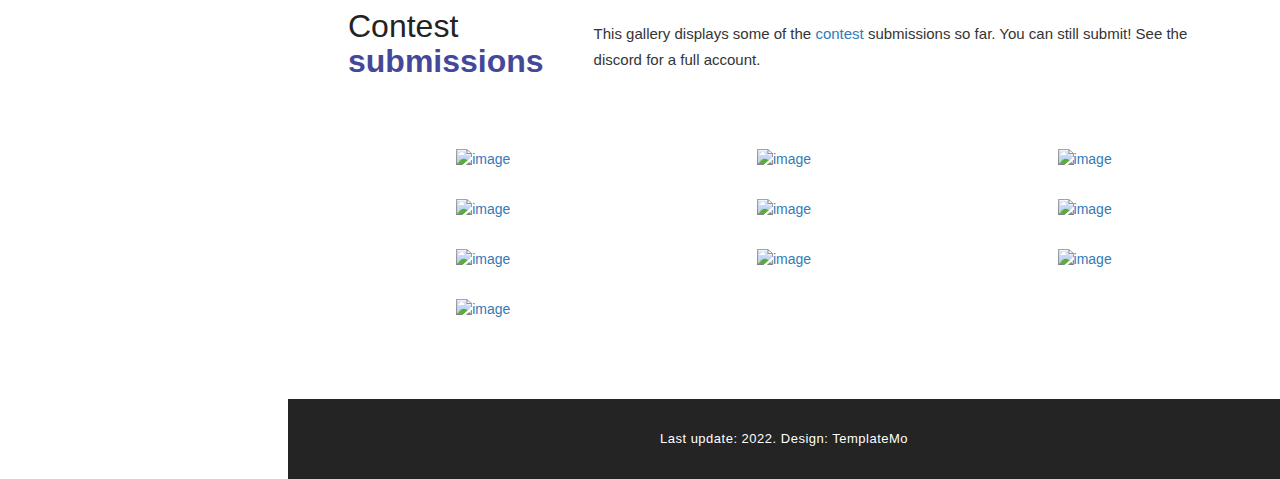
==== commit 539a4299: "More pictures" ====
--- a/index.html
+++ b/index.html
@@ -328,11 +328,47 @@
 
 
 
+
+
+                            <div class="item">
+                                <div class="col-md-4">
+                                    <a href="https://cdn.discordapp.com/attachments/1034140829943599184/1034230526401331310/IMG_20221024_232234.jpg" data-lightbox="image", title="By @thanes"><img src="https://cdn.discordapp.com/attachments/1034140829943599184/1034230526401331310/IMG_20221024_232234.jpg" alt="image", title="By @thanes"></a>
+                                </div>
+                            </div>
+
+
+                            <div class="item">
+                                <div class="col-md-4">
+                                    <a href="https://cdn.discordapp.com/attachments/1034140829943599184/1034231033580748880/IMG_20221024_232440.jpg" data-lightbox="image", title="By @thanes"><img src="https://cdn.discordapp.com/attachments/1034140829943599184/1034231033580748880/IMG_20221024_232440.jpg" alt="image", title="By @thanes"></a>
+                                </div>
+                            </div>
+
+
+                            <div class="item">
+                                <div class="col-md-4">
+                                    <a href="https://cdn.discordapp.com/attachments/1034140829943599184/1034244150905806898/51_Paranormal_Pup-1.png" data-lightbox="image", title="By @snarec"><img src="https://cdn.discordapp.com/attachments/1034140829943599184/1034244150905806898/51_Paranormal_Pup-1.png" alt="image", title="By @snarec"></a>
+                                </div>
+                            </div>	
+
                             <div class="item">
                                 <div class="col-md-4">
                                     <a href="https://cdn.discordapp.com/attachments/1034140829943599184/1034157193022414949/Mematic_20211104_102845.jpg" data-lightbox="image", title="By @Mrbluesky"><img src="https://cdn.discordapp.com/attachments/1034140829943599184/1034157193022414949/Mematic_20211104_102845.jpg" alt="image", title="By @Mrbluesky"></a>
                                 </div>
                             </div>
+
+
+                            <div class="item">
+                                <div class="col-md-4">
+                                    <a href="https://cdn.discordapp.com/attachments/1034140829943599184/1034217455540776990/Akita2.png" data-lightbox="image", title="By @SteveWill1"><img src="https://cdn.discordapp.com/attachments/1034140829943599184/1034217455540776990/Akita2.png" alt="image", title="By @SteveWil1"></a>
+                                </div>
+                            </div>
+
+                            <div class="item">
+                                <div class="col-md-4">
+                                    <a href="https://cdn.discordapp.com/attachments/1034140829943599184/1034229550692966460/unknown.png" data-lightbox="image", title="By @Stark !"><img src="https://cdn.discordapp.com/attachments/1034140829943599184/1034229550692966460/unknown.png" alt="image", title="By @Stark !"></a>
+                                </div>
+                            </div>
+
                         </div>
                     </div>
                 </div> 
@@ -343,7 +379,7 @@
 
 
             <section class="footer">
-                <p>Last update: 2022. Design: TemplateMo</p>
+                <p> Last update: 2022. Design: TemplateMo</p>
             </section>
         </div>
 
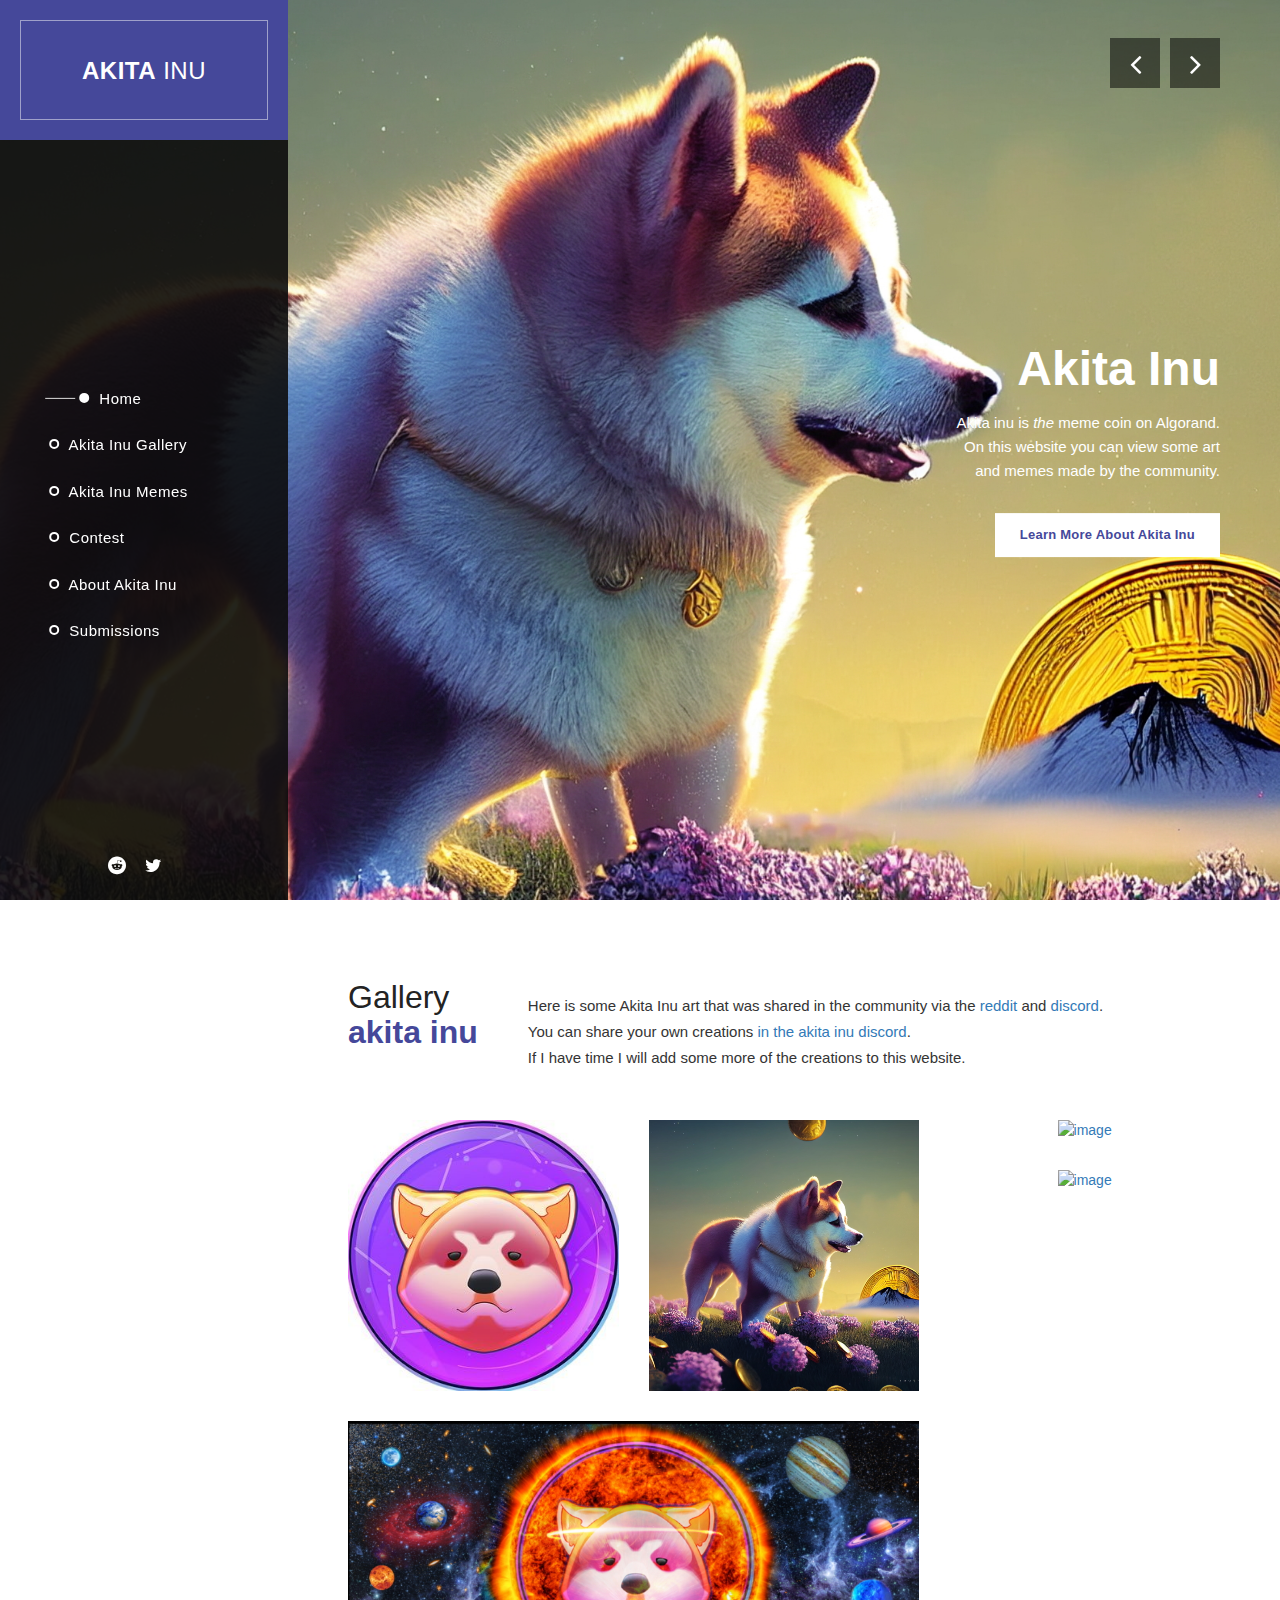
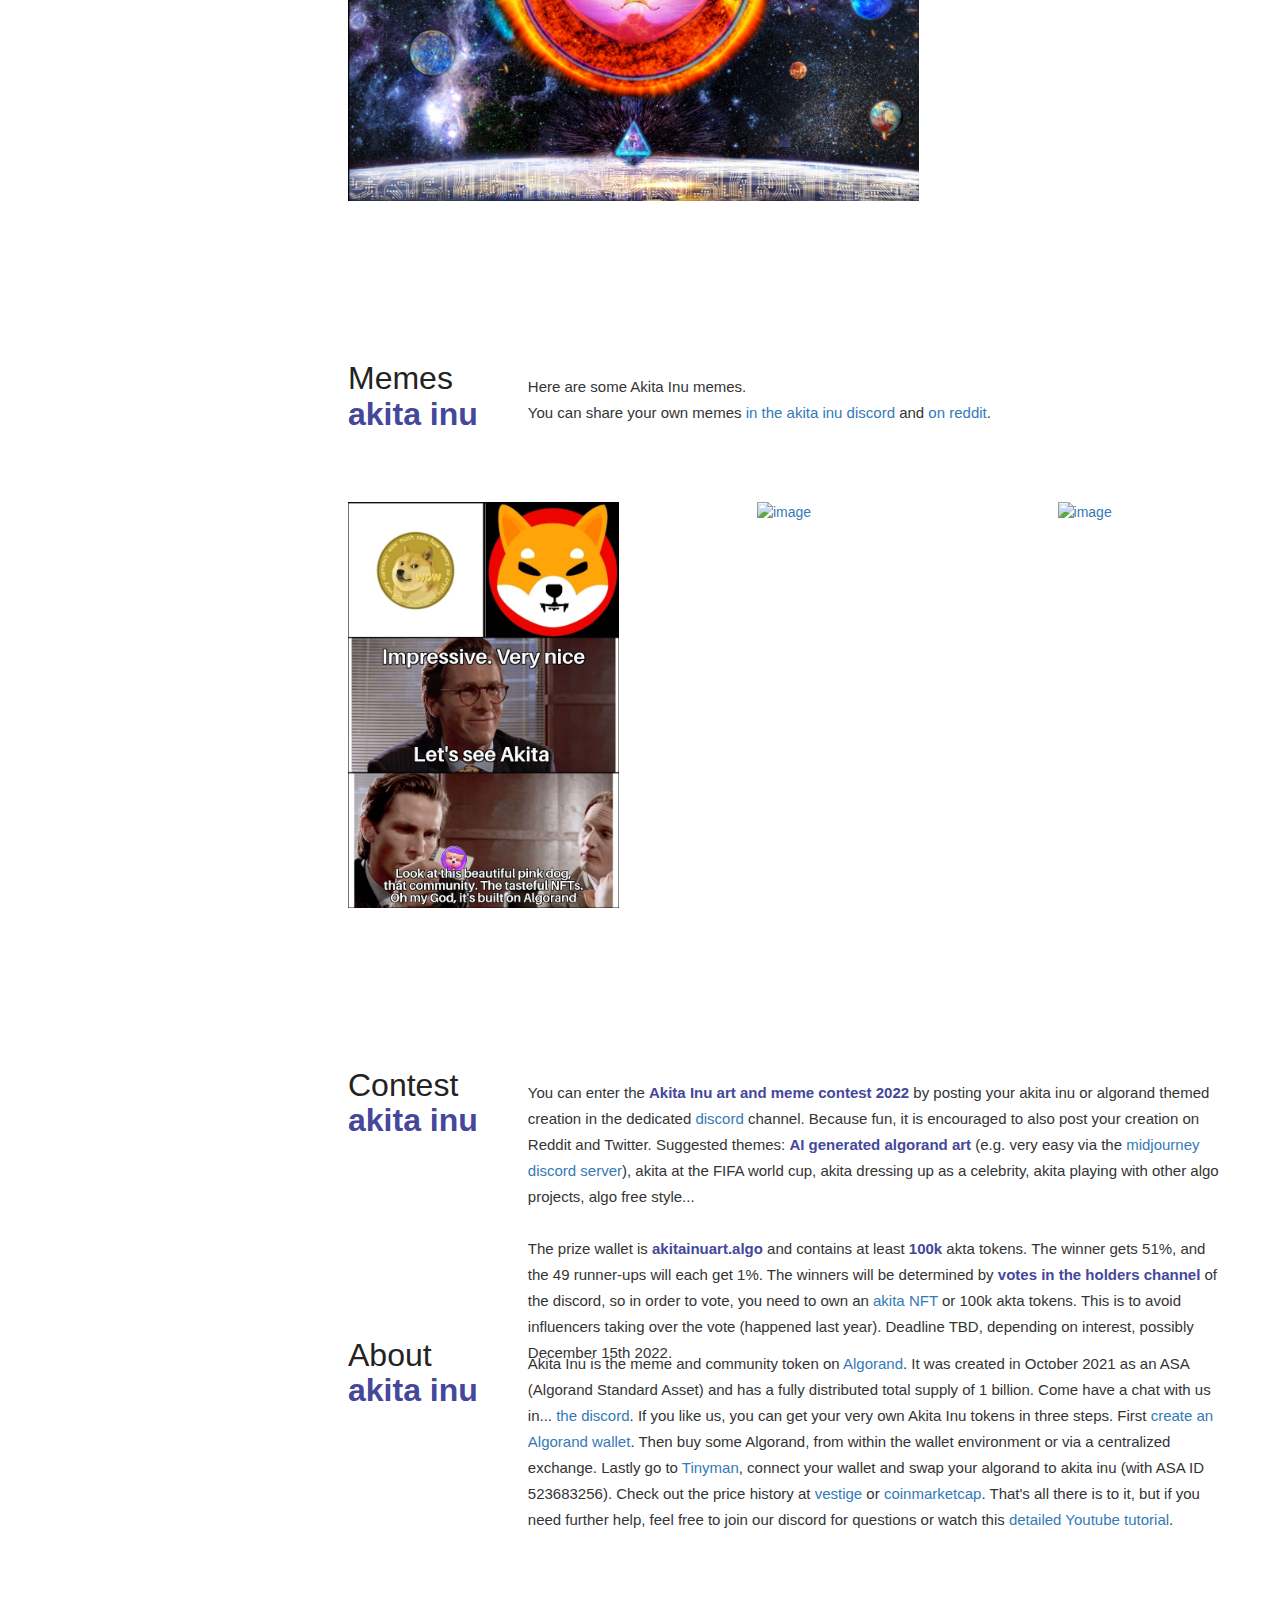
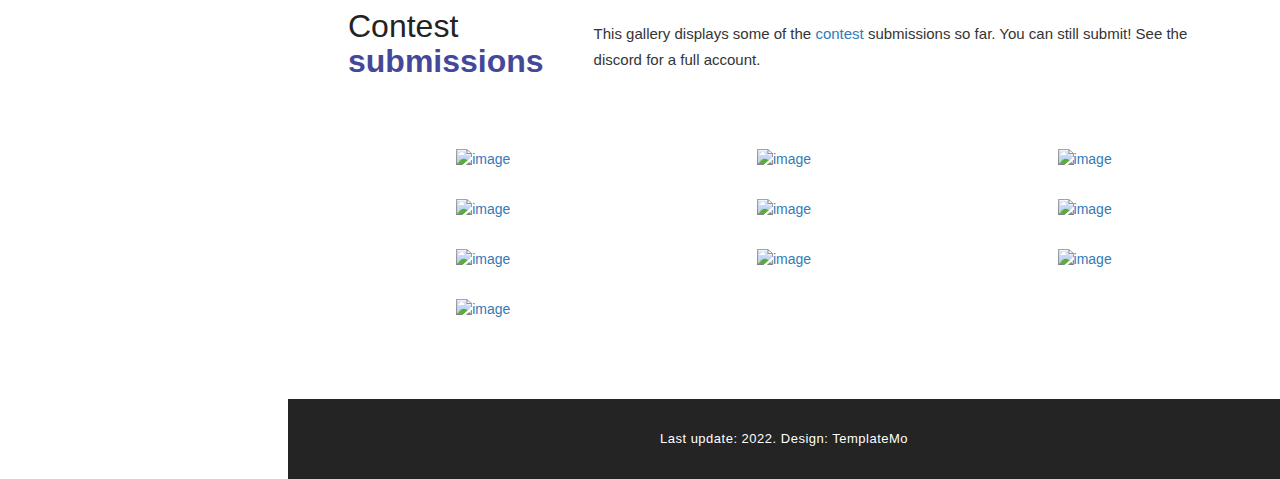
==== commit 8d1cfba3: "details" ====
--- a/index.html
+++ b/index.html
@@ -283,7 +283,7 @@
 	   <section id="projects4" class="content-section">
                 <div class="section-heading">
                     <h1>About <br><em> akita inu</em></h1>
-                    <p> Akita Inu is the dominant meme and community token on <a href="https://www.algorand.foundation/">Algorand</a>.
+                    <p> Akita Inu is the meme and community token on <a href="https://www.algorand.foundation/">Algorand</a>.
 			It was created in October 2021 as an ASA (Algorand Standard Asset) and has a fully distributed total supply of 1 billion. Come have a chat with us in... <a href="https://discord.gg/kJB3NX4qqj">the discord</a>.
 			If you like us, you can get your very own Akita Inu tokens in three steps. First <a href="https://wallet.myalgo.com">  create an Algorand wallet</a>.
 			Then buy some Algorand, from within the wallet environment or via a centralized exchange.
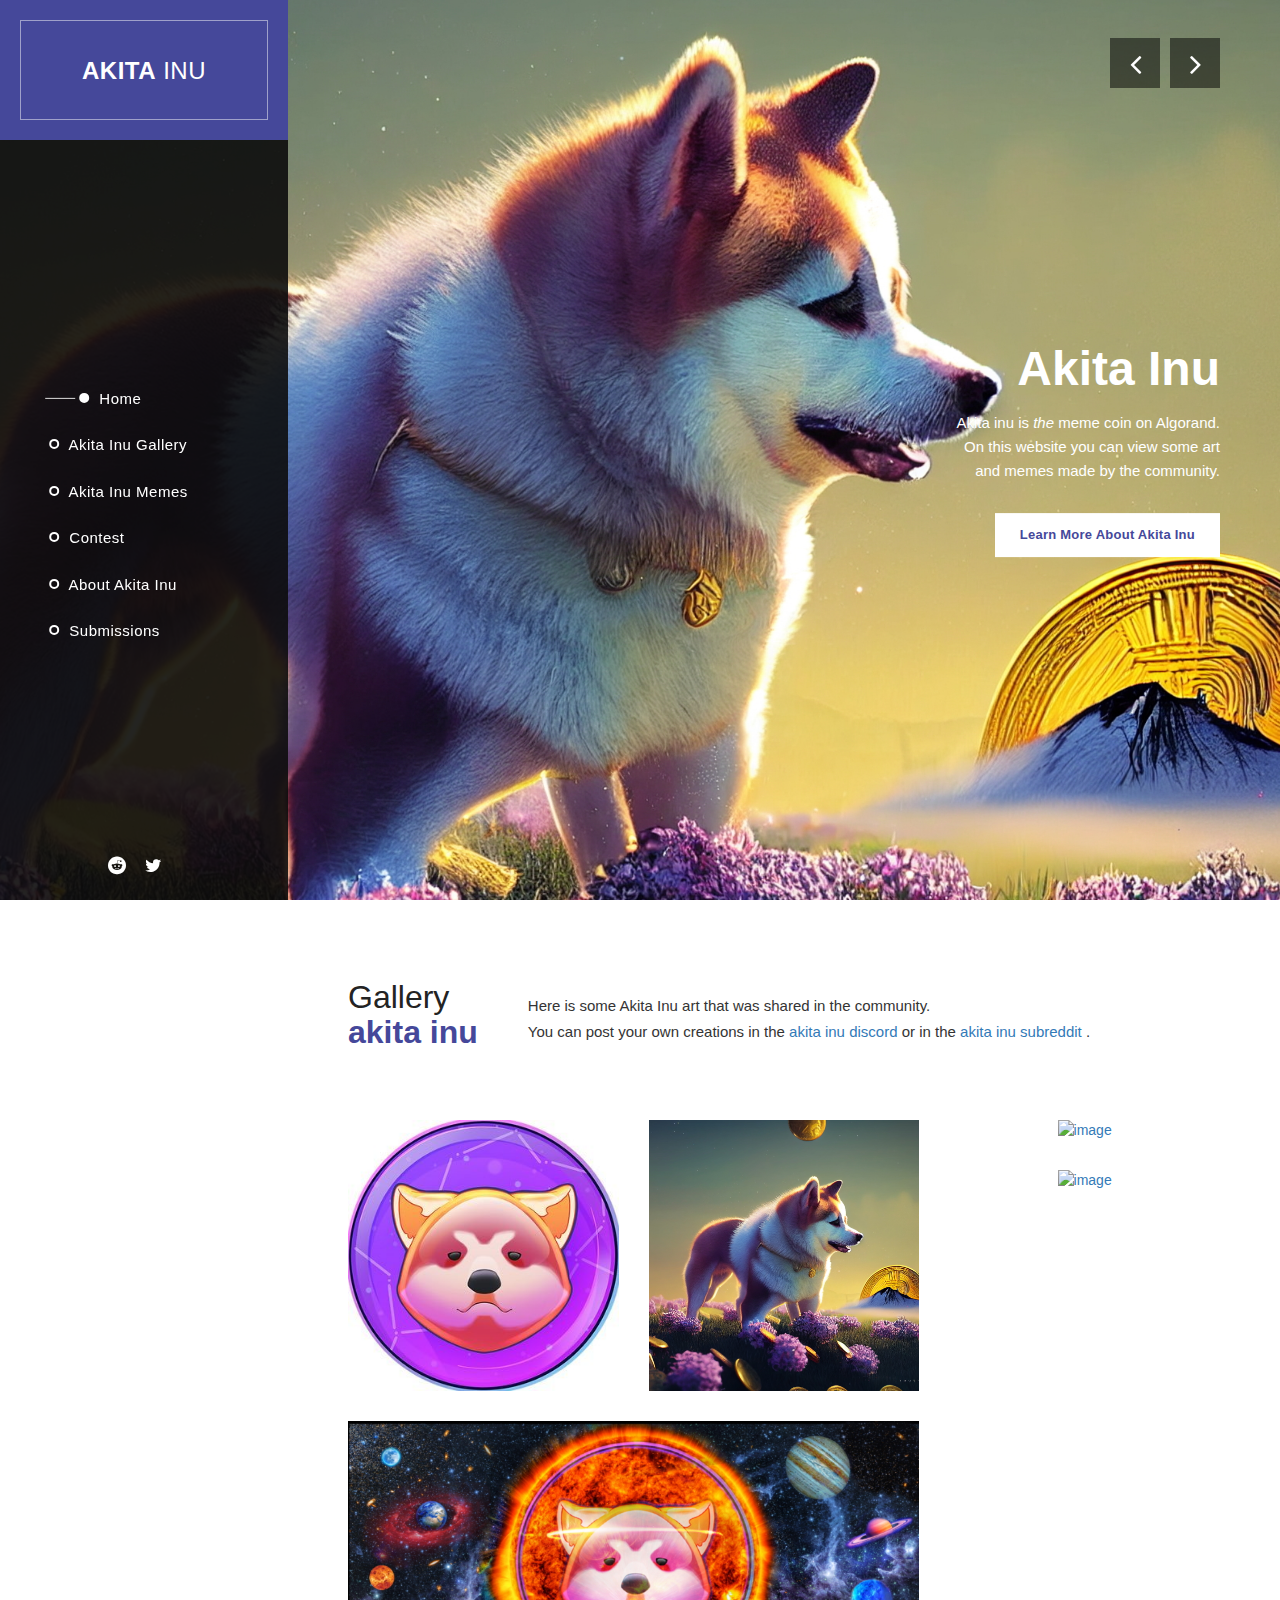
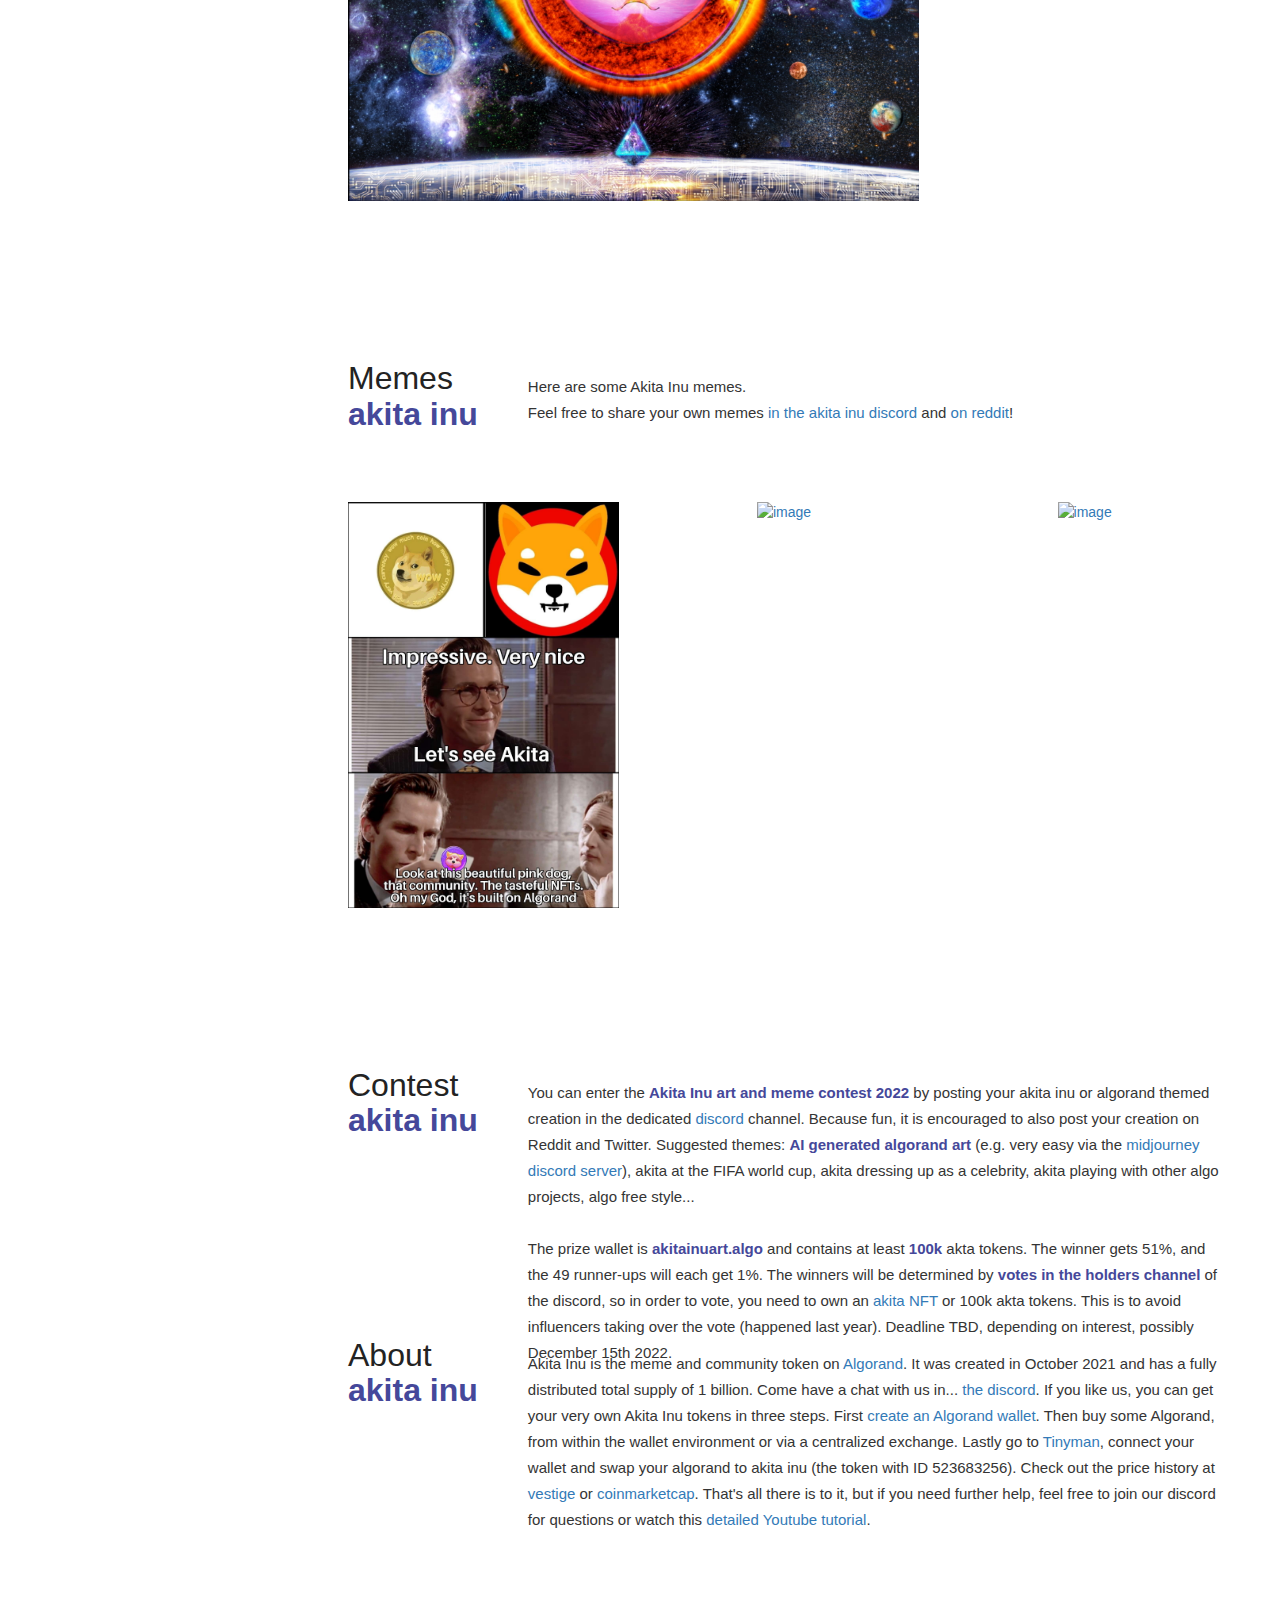
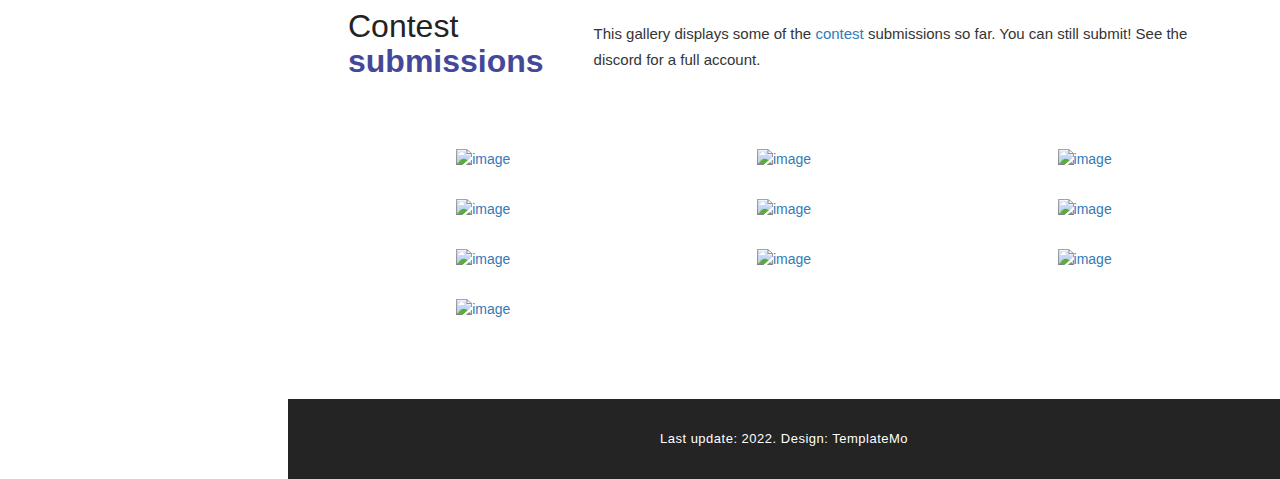
==== commit 16235a19: "shorter text" ====
--- a/index.html
+++ b/index.html
@@ -184,9 +184,9 @@
            <section id="projects" class="content-section">
                 <div class="section-heading">
                     <h1>Gallery <br><em> akita inu </em></h1>
-                    <p> Here is some Akita Inu art that was shared in the community via the <a href="https://www.reddit.com/r/AkitaInuASA/">reddit</a> and <a href="https://discord.gg/kJB3NX4qqj">discord</a>. <br>
-			You can share your own creations <a href="https://discord.gg/kJB3NX4qqj">in the akita inu discord</a>. <br>
-			If I have time I will add some more of the creations to this website.
+                    <p> Here is some Akita Inu art that was shared in the community. <br>
+			You can post your own creations in the <a href="https://discord.gg/kJB3NX4qqj">akita inu discord</a> or in the <a href="https://www.reddit.com/r/AkitaInuASA/">akita inu subreddit</a> . <br>
+			<!-- If I have time I will add some more of the creations to this website. -->
 		</p>
                 </div>
                 <div class="section-content">
@@ -228,7 +228,7 @@
                 <div class="section-heading">
                     <h1>Memes <br><em> akita inu </em></h1>
                     <p> Here are some Akita Inu memes.		<br>
-			You can share your own memes <a href="https://discord.gg/kJB3NX4qqj">in the akita inu discord</a> and <a href="https://www.reddit.com/r/AkitaInuASA/"> on reddit</a>. <br>
+			Feel free to share your own memes <a href="https://discord.gg/kJB3NX4qqj">in the akita inu discord</a> and <a href="https://www.reddit.com/r/AkitaInuASA/"> on reddit</a>! <br>
 		</p>
                 </div>
                 <div class="section-content">
@@ -284,10 +284,10 @@
                 <div class="section-heading">
                     <h1>About <br><em> akita inu</em></h1>
                     <p> Akita Inu is the meme and community token on <a href="https://www.algorand.foundation/">Algorand</a>.
-			It was created in October 2021 as an ASA (Algorand Standard Asset) and has a fully distributed total supply of 1 billion. Come have a chat with us in... <a href="https://discord.gg/kJB3NX4qqj">the discord</a>.
+			It was created in October 2021 and has a fully distributed total supply of 1 billion. Come have a chat with us in... <a href="https://discord.gg/kJB3NX4qqj">the discord</a>.
 			If you like us, you can get your very own Akita Inu tokens in three steps. First <a href="https://wallet.myalgo.com">  create an Algorand wallet</a>.
 			Then buy some Algorand, from within the wallet environment or via a centralized exchange.
-			Lastly go to <a href="https://app.tinyman.org/#/swap?asset_in=0&asset_out=523683256">Tinyman</a>, connect your wallet and swap your algorand to akita inu (with ASA ID 523683256).
+			Lastly go to <a href="https://app.tinyman.org/#/swap?asset_in=0&asset_out=523683256">Tinyman</a>, connect your wallet and swap your algorand to akita inu (the token with ID 523683256).
 			Check out the price history at <a href="https://vestige.fi/asset/523683256"> vestige </a> or <a href="https://coinmarketcap.com/currencies/akita-inu-akta/"> coinmarketcap</a>.
 			That's all there is to it, but if you need further help, feel free to join our discord for questions or watch this <a href="https://www.youtube.com/watch?v=saVJVgUTO4g"> detailed Youtube tutorial</a>.
 		</p>
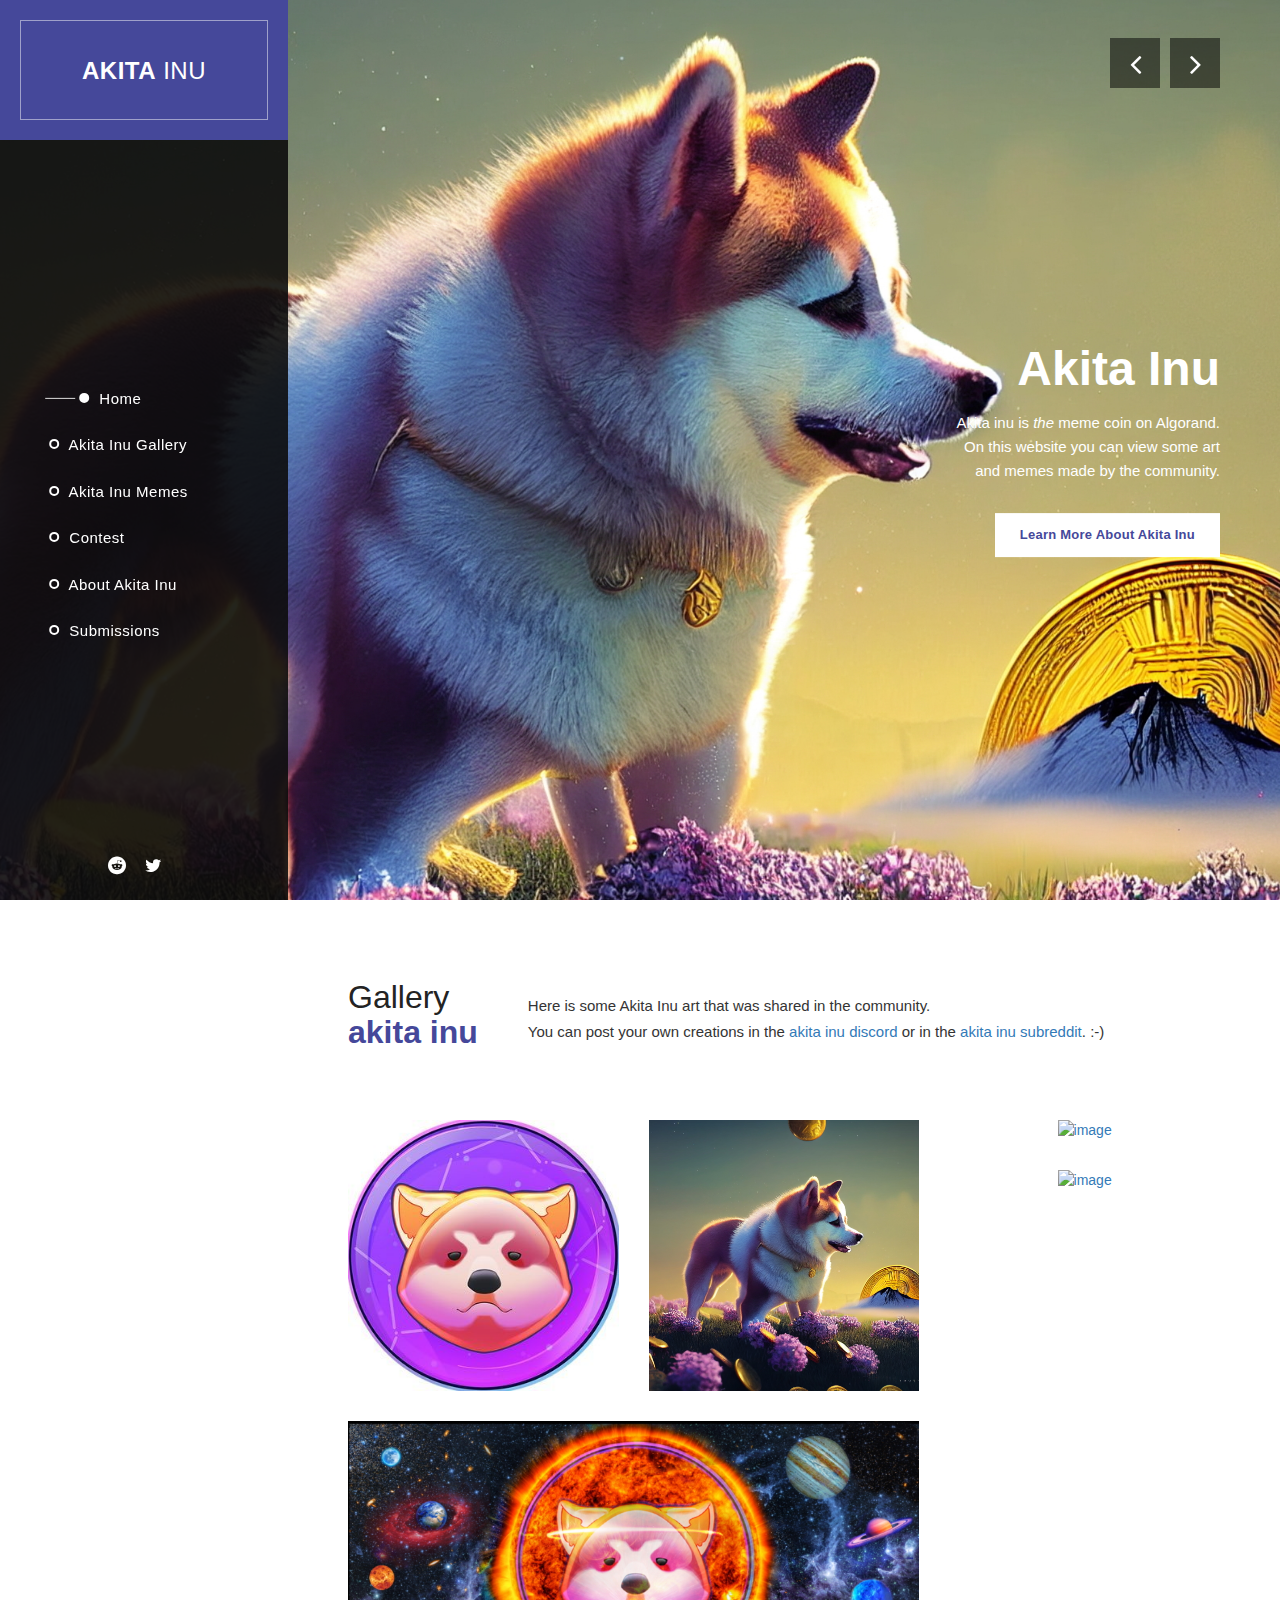
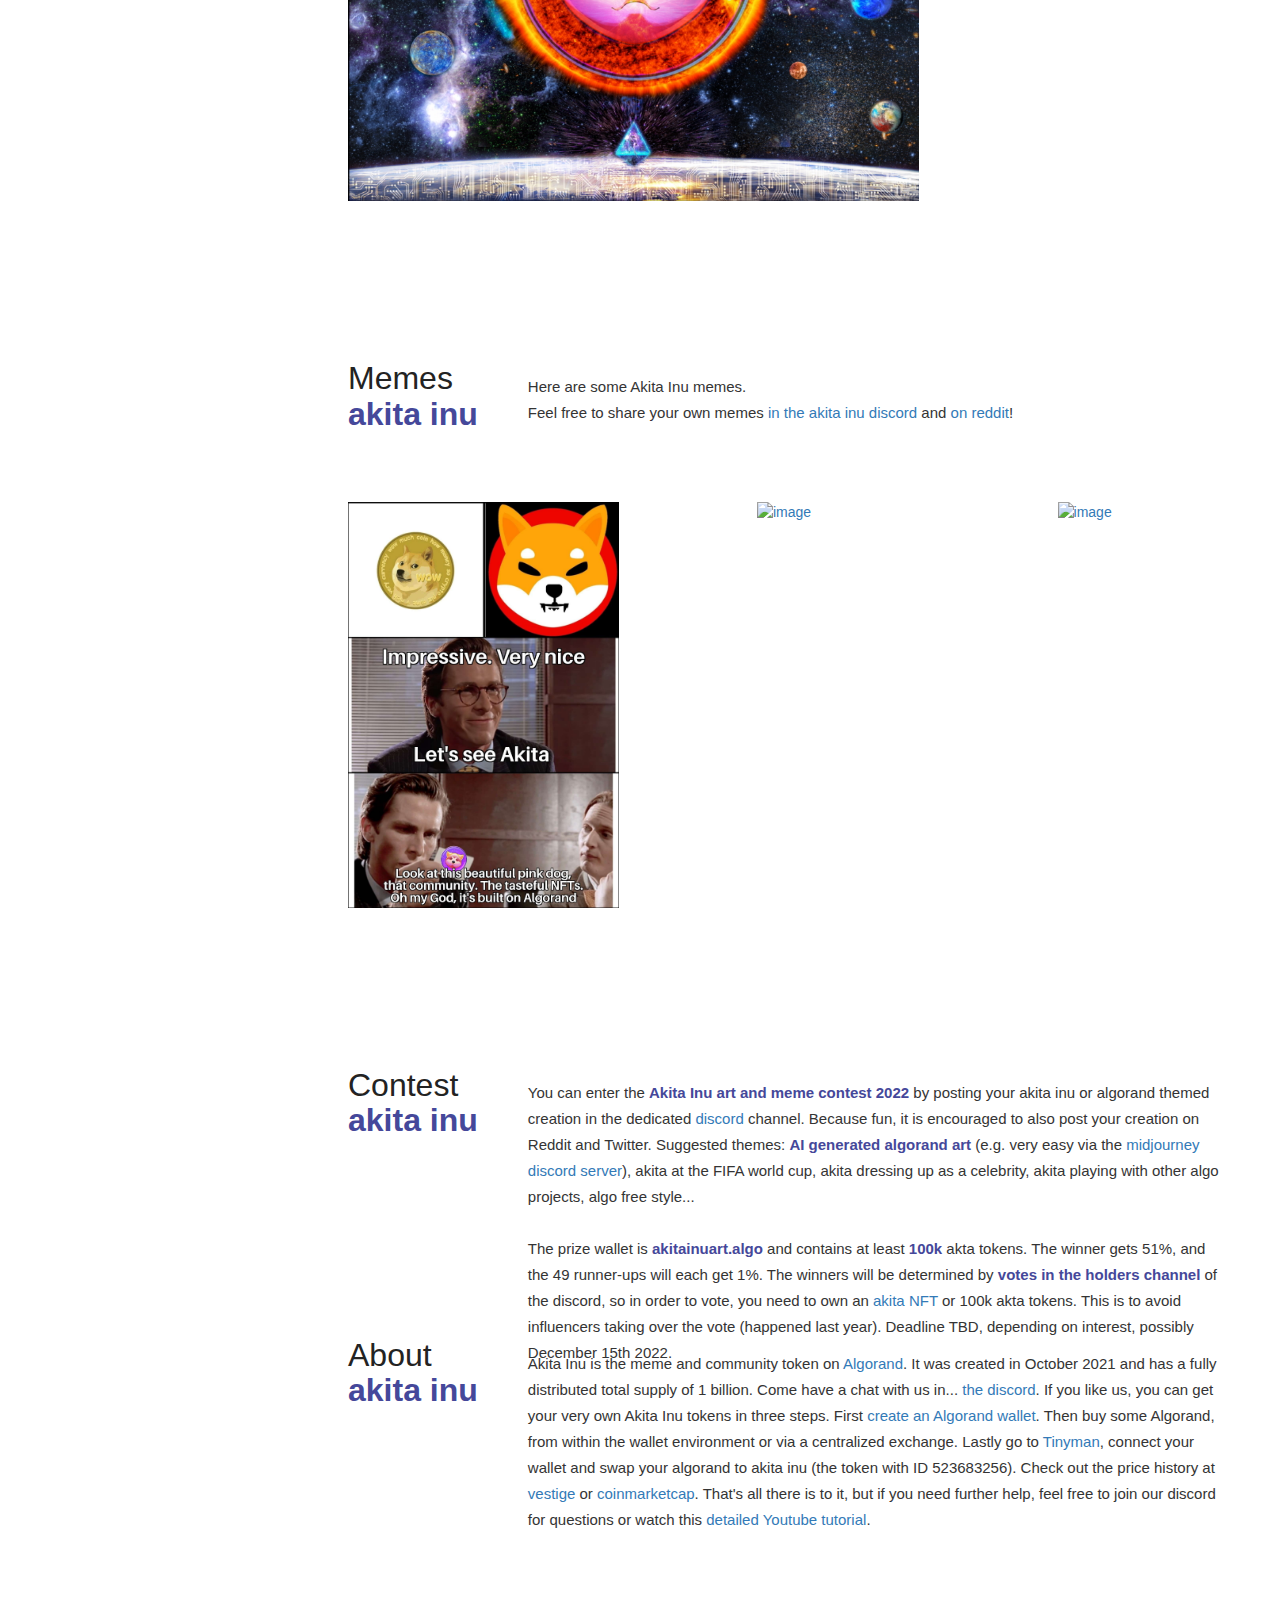
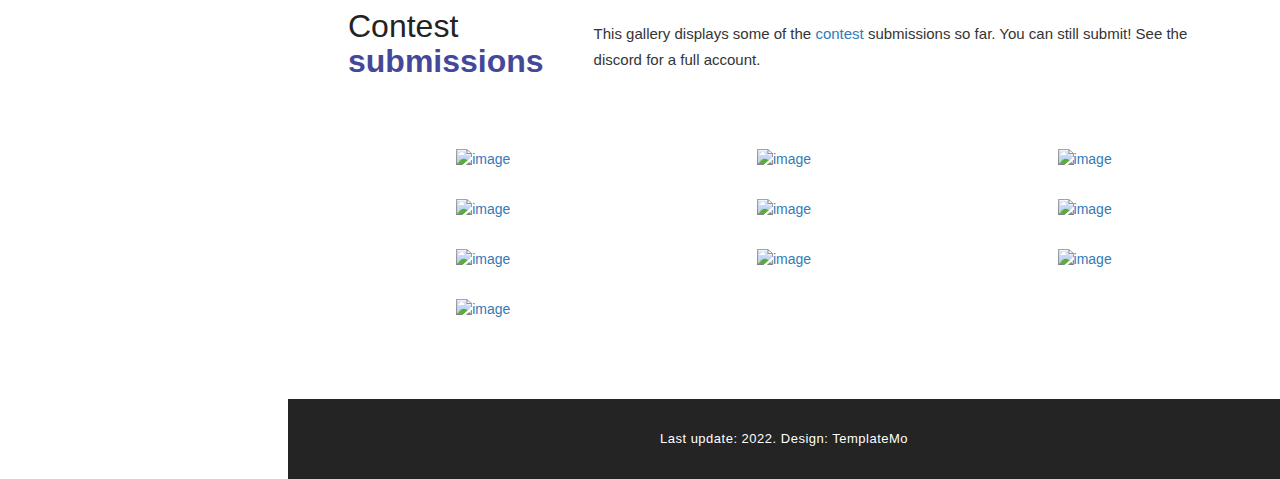
==== commit 87bd5bf3: "one more time" ====
--- a/index.html
+++ b/index.html
@@ -185,7 +185,7 @@
                 <div class="section-heading">
                     <h1>Gallery <br><em> akita inu </em></h1>
                     <p> Here is some Akita Inu art that was shared in the community. <br>
-			You can post your own creations in the <a href="https://discord.gg/kJB3NX4qqj">akita inu discord</a> or in the <a href="https://www.reddit.com/r/AkitaInuASA/">akita inu subreddit</a> . <br>
+			You can post your own creations in the <a href="https://discord.gg/kJB3NX4qqj">akita inu discord</a> or in the <a href="https://www.reddit.com/r/AkitaInuASA/">akita inu subreddit</a>. :-) <br>
 			<!-- If I have time I will add some more of the creations to this website. -->
 		</p>
                 </div>
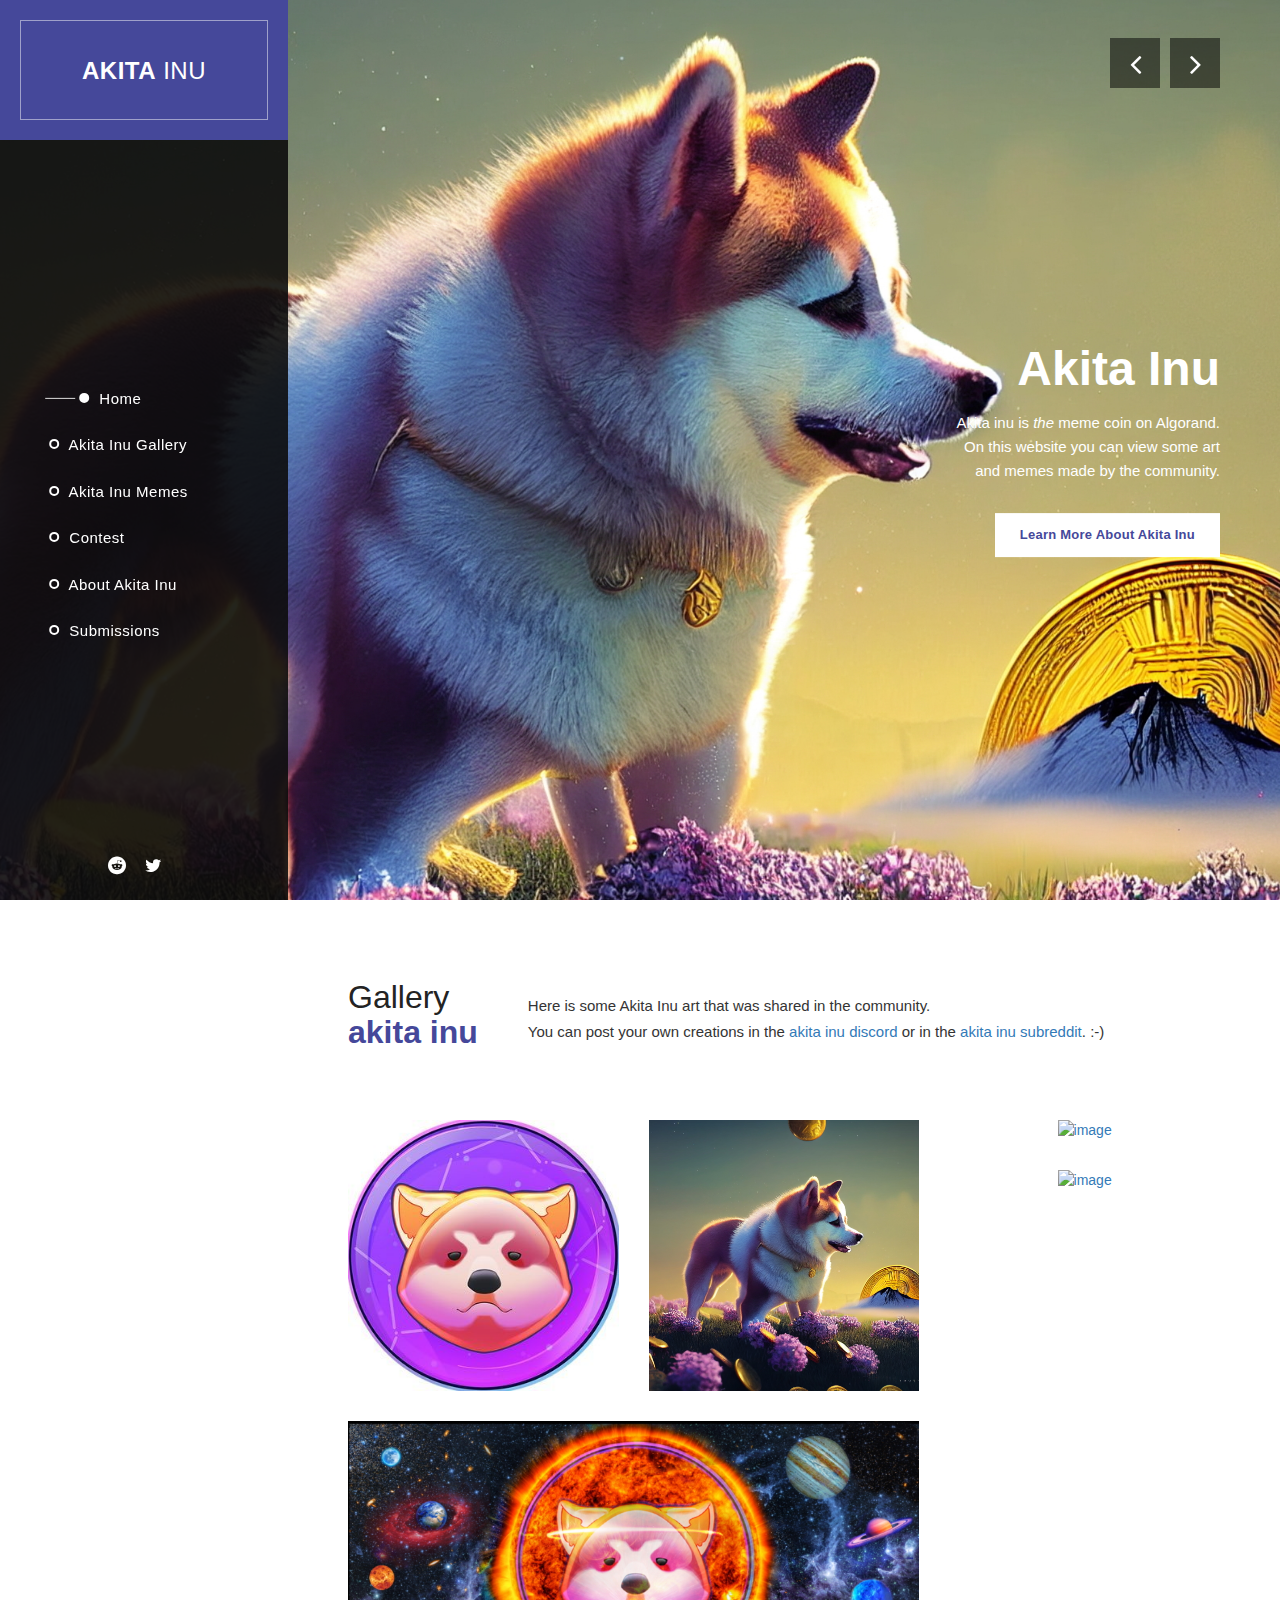
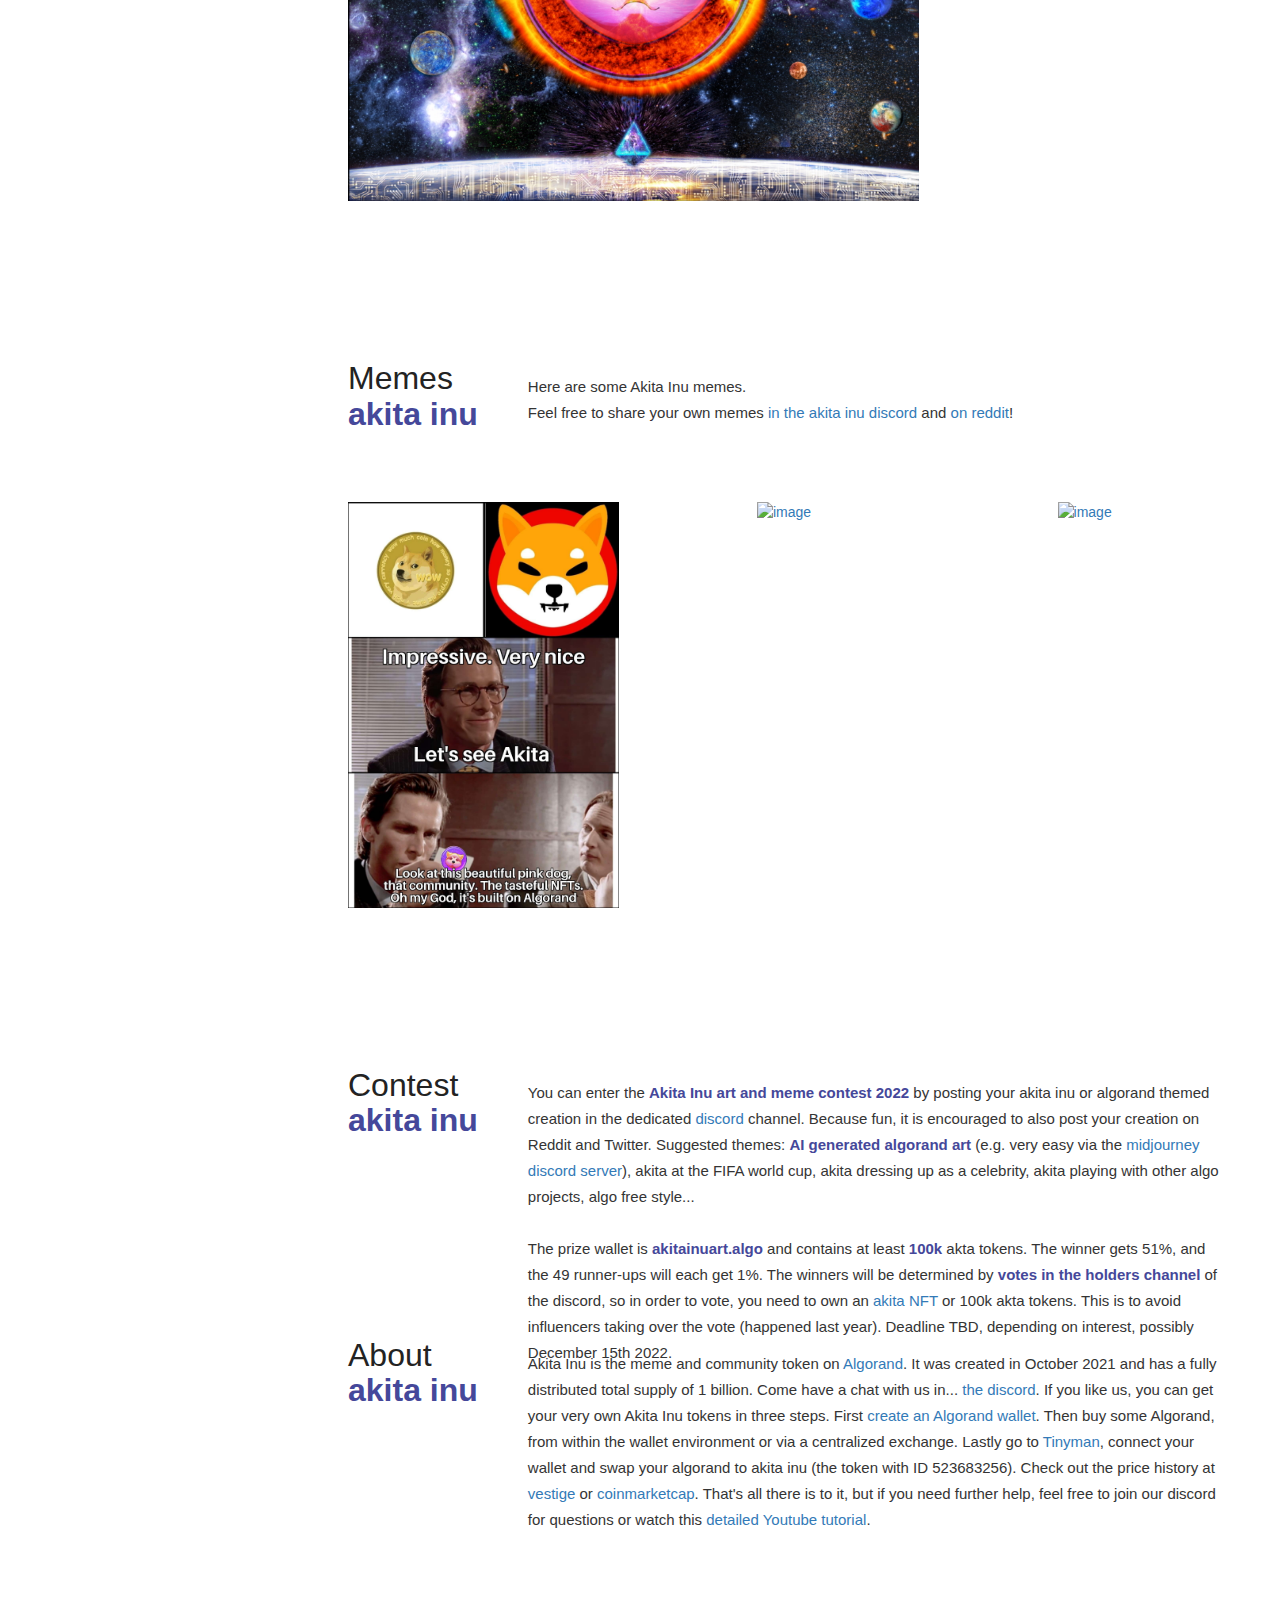
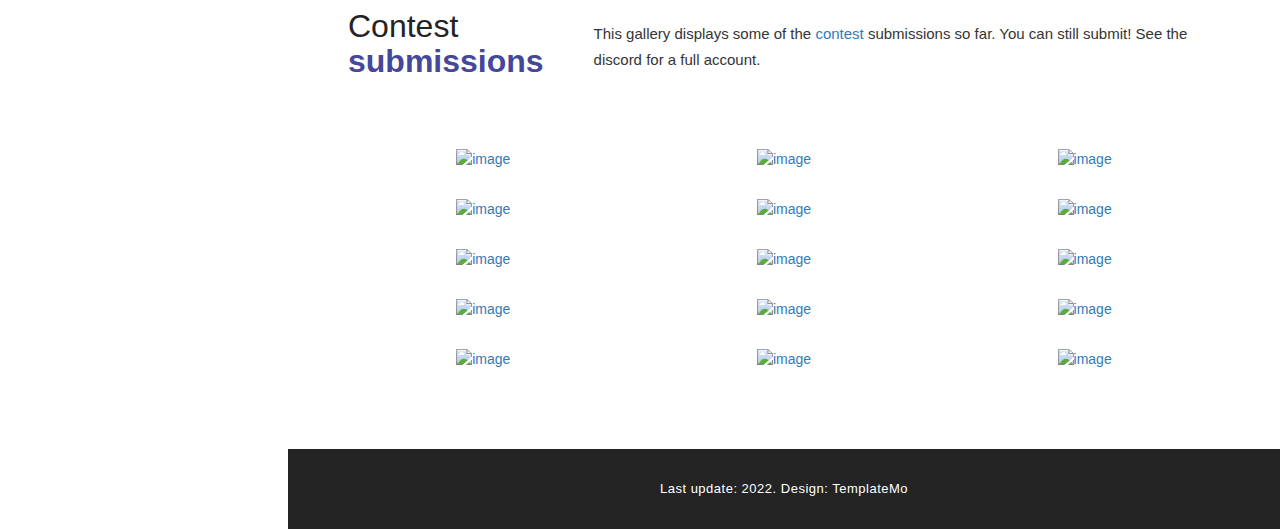
==== commit ade9596f: "More pictures" ====
--- a/index.html
+++ b/index.html
@@ -132,7 +132,7 @@
 				and memes made by the community. <br>
 			</p>
                           <div class="white-button button">
-                              <a href="#projects5">Learn more about akita inu</a>
+                              <a href="#projects4">Learn more about akita inu</a>
                           </div>
                         </div>
                         </div>
@@ -344,30 +344,75 @@
                             </div>
 
 
+
+                            <div class="item">
+                                <div class="col-md-4">
+                                    <a href="https://cdn.discordapp.com/attachments/1034140829943599184/1034217455540776990/Akita2.png" data-lightbox="image", title="By @SteveWill1"><img src="https://cdn.discordapp.com/attachments/1034140829943599184/1034217455540776990/Akita2.png" alt="image", title="By @SteveWil1"></a>
+                                </div>
+                            </div>
+
+
+
+                            <div class="item">
+	 			<div class="col-md-4">
+        	                    <a href="https://cdn.discordapp.com/attachments/1034140829943599184/1034565575269167136/colorful_space_akita.png" data-lightbox="image", title="By @Krby"><img src="https://cdn.discordapp.com/attachments/1034140829943599184/1034565575269167136/colorful_space_akita.png" alt="image", title="By @Krby"></a>
+                                </div>
+                            </div>
+
+
+
+                            <div class="item">
+                                <div class="col-md-4">
+                                    <a href="https://cdn.discordapp.com/attachments/1034140829943599184/1034522049684721674/unknown.png" data-lightbox="image", title="By @Sir OG Brett FKA Sir Wen"><img src="https://cdn.discordapp.com/attachments/1034140829943599184/1034522049684721674/unknown.png" alt="image", title="By @Sir OG Brett FKA Sir Wen"></a>
+                                </div>
+                            </div>
+
+
+                            <div class="item">
+	 			<div class="col-md-4">
+        	                    <a href="https://cdn.discordapp.com/attachments/1034140829943599184/1034580520568365127/akm1.png" data-lightbox="image", title="By @McDonald's Wojak"><img src="https://cdn.discordapp.com/attachments/1034140829943599184/1034580520568365127/akm1.png" alt="image", title="By @McDonald's Wojak"></a>
+                                </div>
+                            </div>
+
+
+
+                            <div class="item">
+                                <div class="col-md-4">
+                                    <a href="https://cdn.discordapp.com/attachments/1034140829943599184/1034229550692966460/unknown.png" data-lightbox="image", title="By @Stark !"><img src="https://cdn.discordapp.com/attachments/1034140829943599184/1034229550692966460/unknown.png" alt="image", title="By @Stark !"></a>
+                                </div>
+                            </div>
+
+
+                            <div class="item">
+	 			<div class="col-md-4">
+        	                    <a href="https://cdn.discordapp.com/attachments/1034140829943599184/1034738267842682910/Hot_dog.png" data-lightbox="image", title="By @Shaggy_Bigfoot"><img src="https://cdn.discordapp.com/attachments/1034140829943599184/1034738267842682910/Hot_dog.png" alt="image", title="By @Shaggy_Bigfoot"></a>
+                                </div>
+                            </div>
+
+
+
+
+                            <div class="item">
+                                <div class="col-md-4">
+                                    <a href="https://cdn.discordapp.com/attachments/1034140829943599184/1034157193022414949/Mematic_20211104_102845.jpg" data-lightbox="image", title="By @Mrbluesky"><img src="https://cdn.discordapp.com/attachments/1034140829943599184/1034157193022414949/Mematic_20211104_102845.jpg" alt="image", title="By @Mrbluesky"></a>
+                                </div>
+                            </div>
+
                             <div class="item">
                                 <div class="col-md-4">
                                     <a href="https://cdn.discordapp.com/attachments/1034140829943599184/1034244150905806898/51_Paranormal_Pup-1.png" data-lightbox="image", title="By @snarec"><img src="https://cdn.discordapp.com/attachments/1034140829943599184/1034244150905806898/51_Paranormal_Pup-1.png" alt="image", title="By @snarec"></a>
                                 </div>
                             </div>	
 
-                            <div class="item">
-                                <div class="col-md-4">
-                                    <a href="https://cdn.discordapp.com/attachments/1034140829943599184/1034157193022414949/Mematic_20211104_102845.jpg" data-lightbox="image", title="By @Mrbluesky"><img src="https://cdn.discordapp.com/attachments/1034140829943599184/1034157193022414949/Mematic_20211104_102845.jpg" alt="image", title="By @Mrbluesky"></a>
-                                </div>
-                            </div>
-
-
-                            <div class="item">
-                                <div class="col-md-4">
-                                    <a href="https://cdn.discordapp.com/attachments/1034140829943599184/1034217455540776990/Akita2.png" data-lightbox="image", title="By @SteveWill1"><img src="https://cdn.discordapp.com/attachments/1034140829943599184/1034217455540776990/Akita2.png" alt="image", title="By @SteveWil1"></a>
-                                </div>
-                            </div>
-
-                            <div class="item">
-                                <div class="col-md-4">
-                                    <a href="https://cdn.discordapp.com/attachments/1034140829943599184/1034229550692966460/unknown.png" data-lightbox="image", title="By @Stark !"><img src="https://cdn.discordapp.com/attachments/1034140829943599184/1034229550692966460/unknown.png" alt="image", title="By @Stark !"></a>
-                                </div>
-                            </div>
+
+                            <div class="item">
+                                <div class="col-md-4">
+                                    <a href="https://cdn.discordapp.com/attachments/1034140829943599184/1034735419667001354/35E5B40C-C720-4425-91E2-D1BC9D949F45.jpg" data-lightbox="image", title="By @Shaggy_Bigfoot"><img src="https://cdn.discordapp.com/attachments/1034140829943599184/1034735419667001354/35E5B40C-C720-4425-91E2-D1BC9D949F45.jpg" alt="image", title="By @Shaggy_Bigfoot"></a>
+                                </div>
+                            </div>	
+
+
+
 
                         </div>
                     </div>
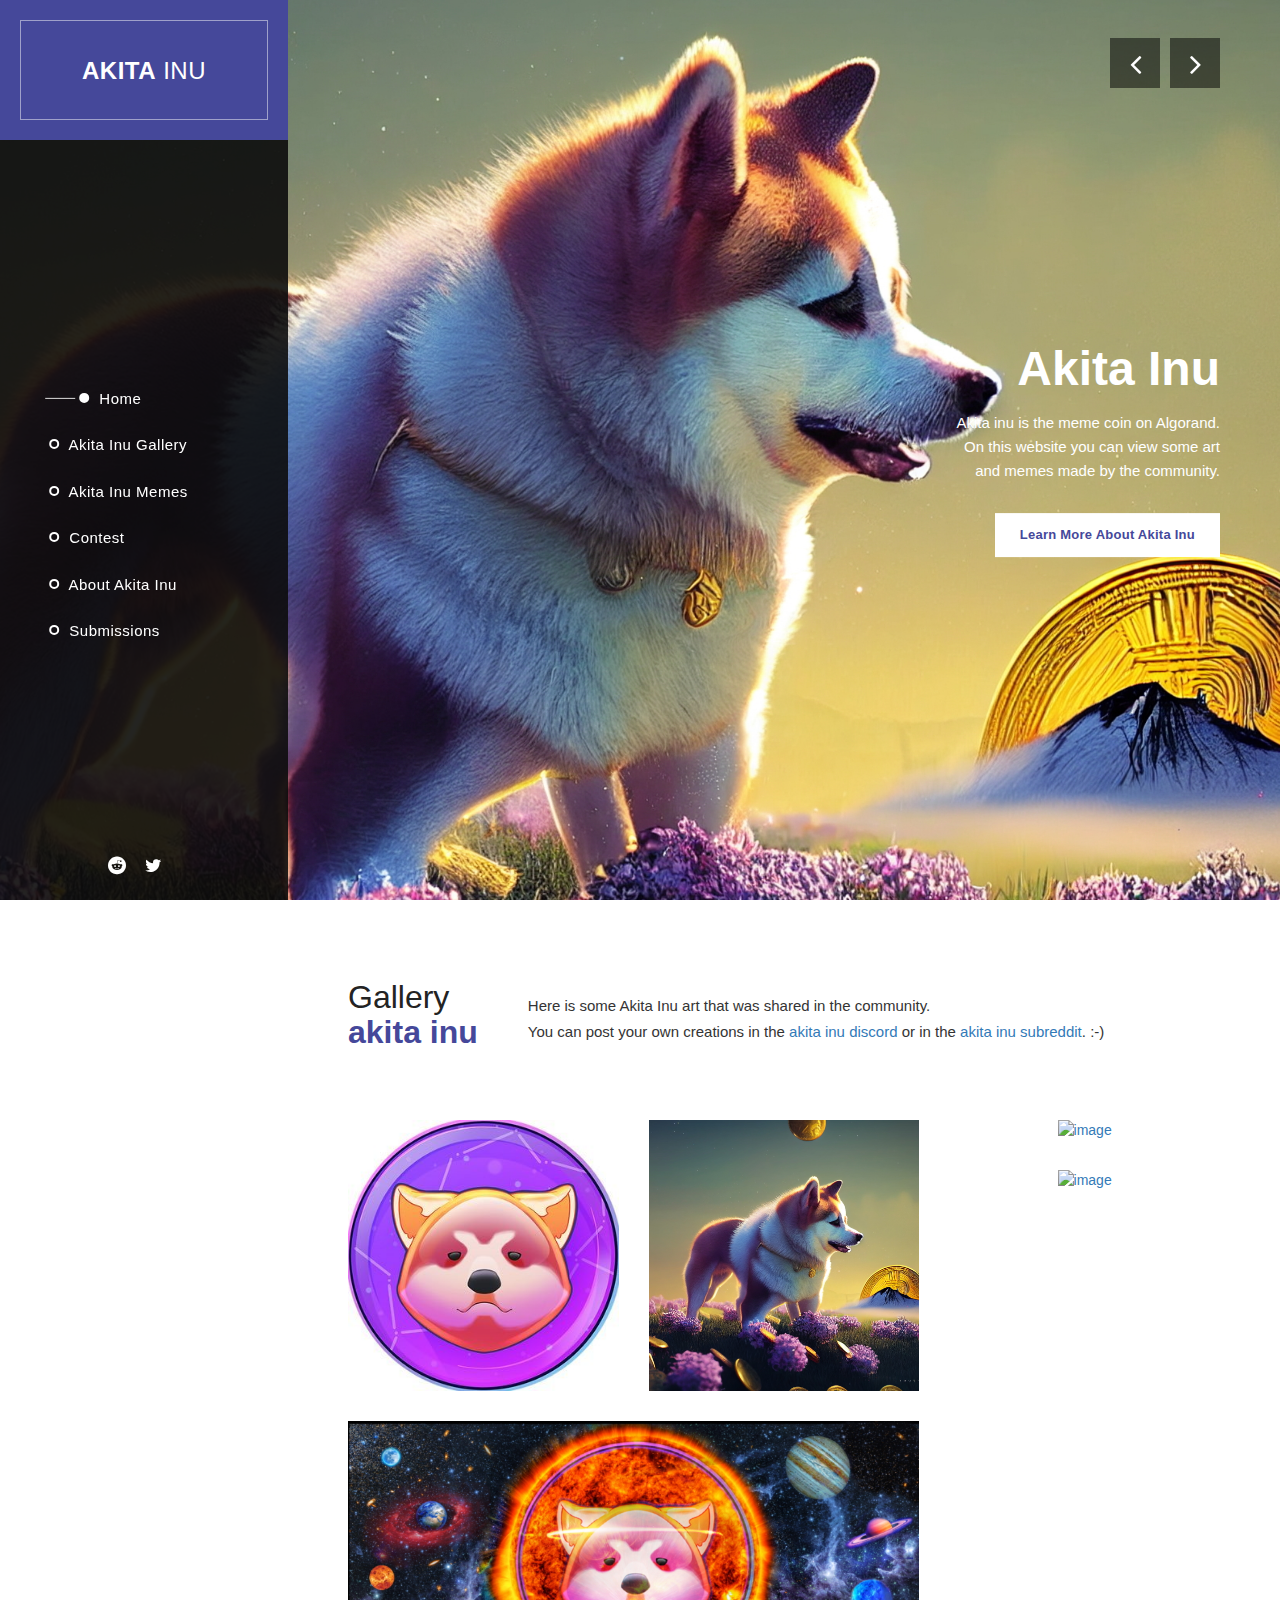
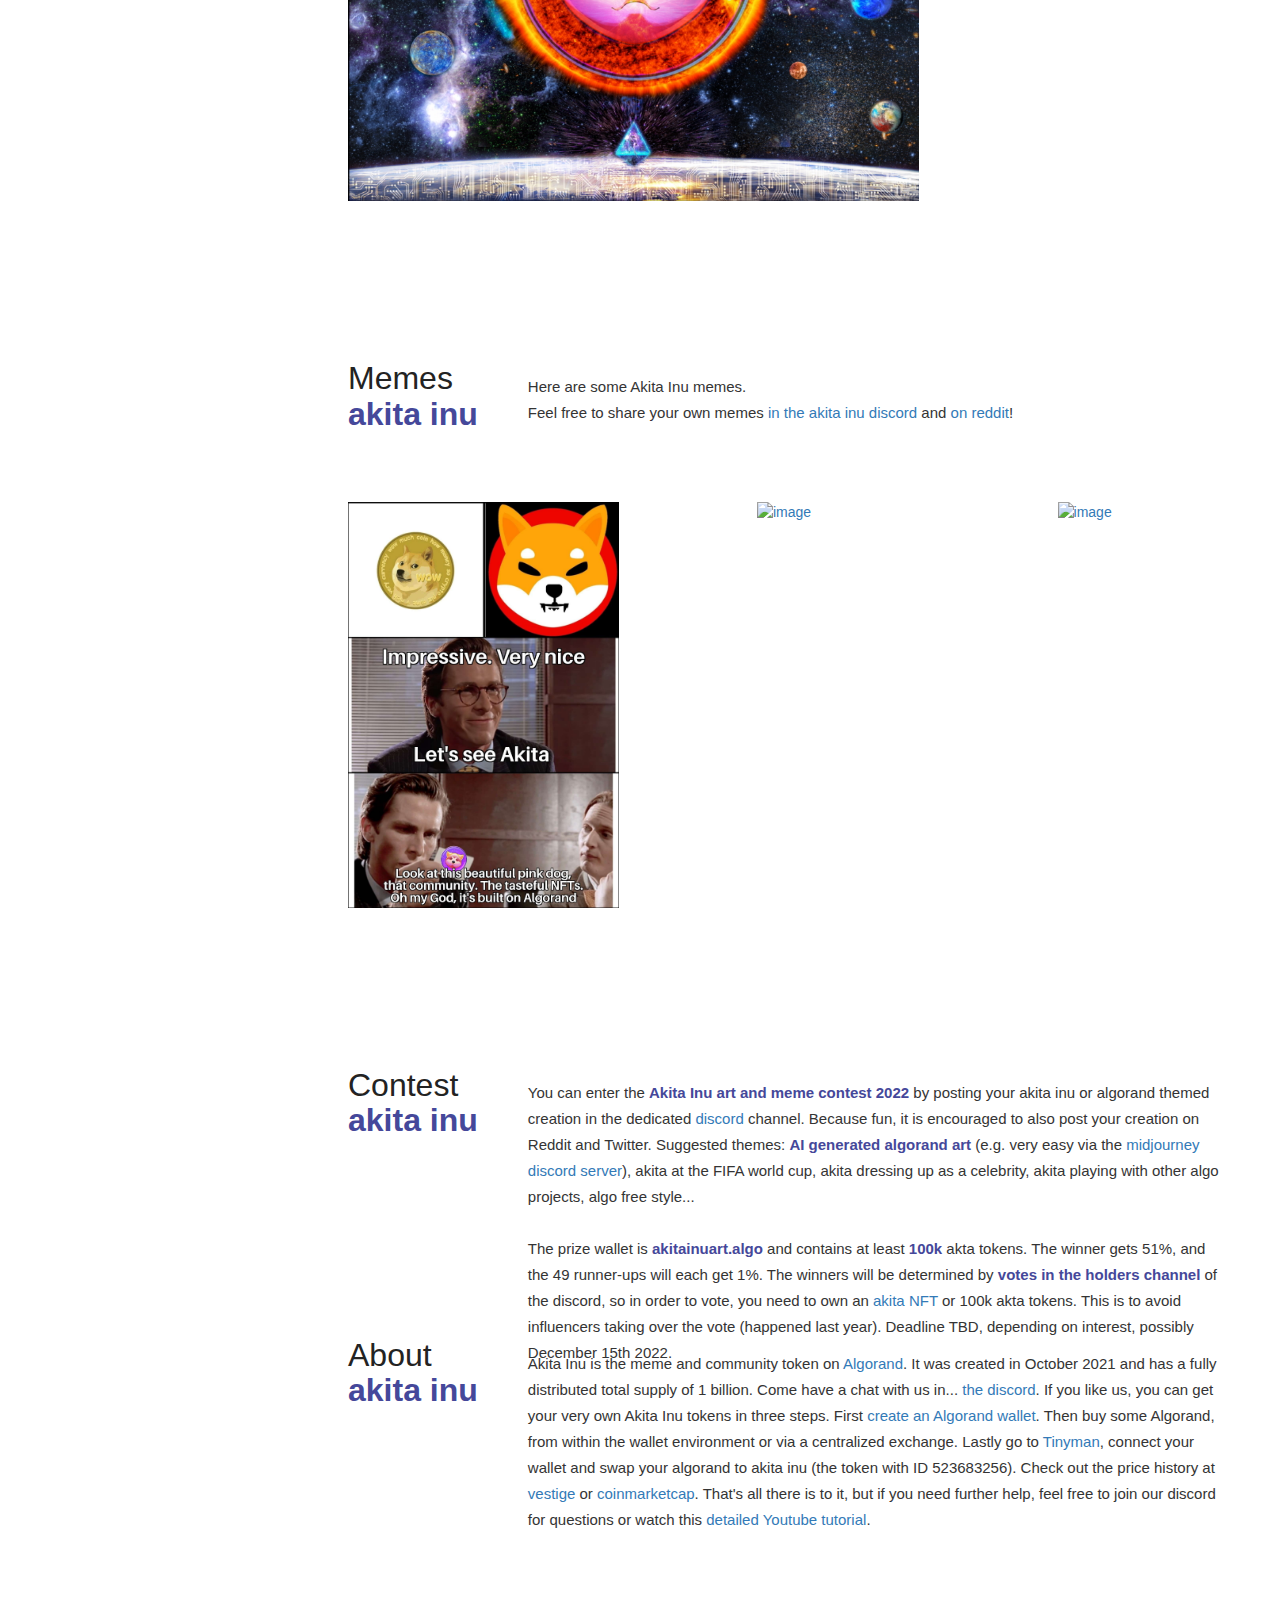
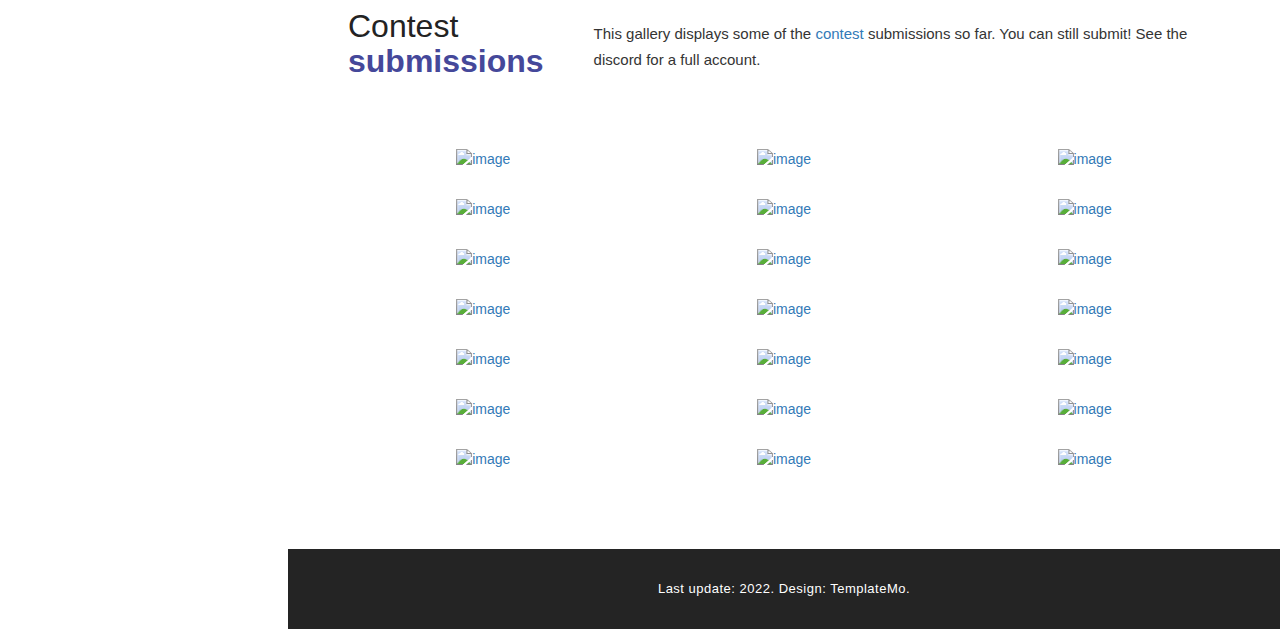
==== commit e8c19d06: "more pictures" ====
--- a/index.html
+++ b/index.html
@@ -26,6 +26,7 @@
 
 
 
+	<script async src="https://api.countapi.xyz/hit/akitainuart.github.io/e3dc839e-8992-4962-95da-13eb51164939?callback=websiteVisits"></script>
 
         <script src="js/vendor/modernizr-2.8.3-respond-1.4.2.min.js"></script>
     </head>
@@ -127,7 +128,7 @@
                     <div class="info">
                         <div>
                           <h1>Akita Inu</h1>
-                          <p>Akita inu is <em>the</em> meme coin on Algorand.<br>
+                          <p>Akita inu is the meme coin on Algorand.<br>
                           	On this website you can view some art <br> 
 				and memes made by the community. <br>
 			</p>
@@ -391,25 +392,68 @@
 
 
 
+                            <div class="item">
+	 			<div class="col-md-4">
+        	                    <a href="https://cdn.discordapp.com/attachments/1034140829943599184/1035943595565400124/the_king_of_brussels_sprouts_king_of_the_Akita_dogs_c638545b-4965-426f-ad23-07b20edea29d.png" data-lightbox="image", title="By @cruciferous.algo"><img src="https://cdn.discordapp.com/attachments/1034140829943599184/1035943595565400124/the_king_of_brussels_sprouts_king_of_the_Akita_dogs_c638545b-4965-426f-ad23-07b20edea29d.png" alt="image", title="By @cruciferous.algo"></a>
+                                </div>
+                            </div>
+
+
+                            <div class="item">
+	 			<div class="col-md-4">
+        	                    <a href="https://cdn.discordapp.com/attachments/1034140829943599184/1035651499629477888/F407884F-3415-411B-B69C-E80251CD5E8B.jpg" data-lightbox="image", title="By @Willeth"><img src="https://cdn.discordapp.com/attachments/1034140829943599184/1035651499629477888/F407884F-3415-411B-B69C-E80251CD5E8B.jpg" alt="image", title="By @Willeth"></a>
+                                </div>
+                            </div>
+
+
+
+
+
+                            <div class="item">
+                                <div class="col-md-4">
+                                    <a href="https://cdn.discordapp.com/attachments/1034140829943599184/1035657067551260762/unknown.png" data-lightbox="image", title="By @Haloracer"><img src="https://cdn.discordapp.com/attachments/1034140829943599184/1035657067551260762/unknown.png" alt="image", title="By @Haloracer"></a>
+                                </div>
+                            </div>
+
+                            <div class="item">
+                                <div class="col-md-4">
+                                    <a href="https://cdn.discordapp.com/attachments/1034140829943599184/1034735419667001354/35E5B40C-C720-4425-91E2-D1BC9D949F45.jpg" data-lightbox="image", title="By @Shaggy_Bigfoot"><img src="https://cdn.discordapp.com/attachments/1034140829943599184/1034735419667001354/35E5B40C-C720-4425-91E2-D1BC9D949F45.jpg" alt="image", title="By @Shaggy_Bigfoot"></a>
+                                </div>
+                            </div>
+
+                            <div class="item">
+	 			<div class="col-md-4">
+        	                    <a href="https://cdn.discordapp.com/attachments/1034140829943599184/1035129262807724062/unknown.png" data-lightbox="image", title="By @mihaily"><img src="https://cdn.discordapp.com/attachments/1034140829943599184/1035129262807724062/unknown.png" alt="image", title="By @mihaily"></a>
+                                </div>
+                            </div>
+
+
+                            <div class="item">
+	 			<div class="col-md-4">
+        	                    <a href="https://cdn.discordapp.com/attachments/1034140829943599184/1034326491686768660/46BAA450-5C3B-4D3F-A5AE-8FBECDCA036E.jpg" data-lightbox="image", title="Communicated by @Buffins"><img src="https://cdn.discordapp.com/attachments/1034140829943599184/1034326491686768660/46BAA450-5C3B-4D3F-A5AE-8FBECDCA036E.jpg" alt="image", title="Communicated by @Buffins"></a>
+                                </div>
+                            </div>
+
+
+                            <div class="item">
+	 			<div class="col-md-4">
+        	                    <a href="https://cdn.discordapp.com/attachments/1034140829943599184/1035566584372137994/IMG_2895.jpg" data-lightbox="image", title="By @deathcruise10"><img src="https://cdn.discordapp.com/attachments/1034140829943599184/1035566584372137994/IMG_2895.jpg" alt="image", title="By @deathcruise10"></a>
+                                </div>
+                            </div>
+
+
+                            <div class="item">
+                                <div class="col-md-4">
+                                    <a href="https://cdn.discordapp.com/attachments/1034140829943599184/1034244150905806898/51_Paranormal_Pup-1.png" data-lightbox="image", title="By @snarec"><img src="https://cdn.discordapp.com/attachments/1034140829943599184/1034244150905806898/51_Paranormal_Pup-1.png" alt="image", title="By @snarec"></a>
+                                </div>
+                            </div>	
 
                             <div class="item">
                                 <div class="col-md-4">
                                     <a href="https://cdn.discordapp.com/attachments/1034140829943599184/1034157193022414949/Mematic_20211104_102845.jpg" data-lightbox="image", title="By @Mrbluesky"><img src="https://cdn.discordapp.com/attachments/1034140829943599184/1034157193022414949/Mematic_20211104_102845.jpg" alt="image", title="By @Mrbluesky"></a>
                                 </div>
                             </div>
-
-                            <div class="item">
-                                <div class="col-md-4">
-                                    <a href="https://cdn.discordapp.com/attachments/1034140829943599184/1034244150905806898/51_Paranormal_Pup-1.png" data-lightbox="image", title="By @snarec"><img src="https://cdn.discordapp.com/attachments/1034140829943599184/1034244150905806898/51_Paranormal_Pup-1.png" alt="image", title="By @snarec"></a>
-                                </div>
-                            </div>	
-
-
-                            <div class="item">
-                                <div class="col-md-4">
-                                    <a href="https://cdn.discordapp.com/attachments/1034140829943599184/1034735419667001354/35E5B40C-C720-4425-91E2-D1BC9D949F45.jpg" data-lightbox="image", title="By @Shaggy_Bigfoot"><img src="https://cdn.discordapp.com/attachments/1034140829943599184/1034735419667001354/35E5B40C-C720-4425-91E2-D1BC9D949F45.jpg" alt="image", title="By @Shaggy_Bigfoot"></a>
-                                </div>
-                            </div>	
+	
 
 
 
@@ -424,7 +468,7 @@
 
 
             <section class="footer">
-                <p> Last update: 2022. Design: TemplateMo</p>
+                <p> Last update: 2022. Design: TemplateMo. <span id="visits"></span> </p>
             </section>
         </div>
 
@@ -481,7 +525,8 @@
             lastScrollTop = st;
         }
     </script>
-
+    
+    <script src="js/countv.js"></script>
     <script src="http://ajax.googleapis.com/ajax/libs/jquery/1.10.2/jquery.min.js" type="text/javascript"></script>
 
 </body>
